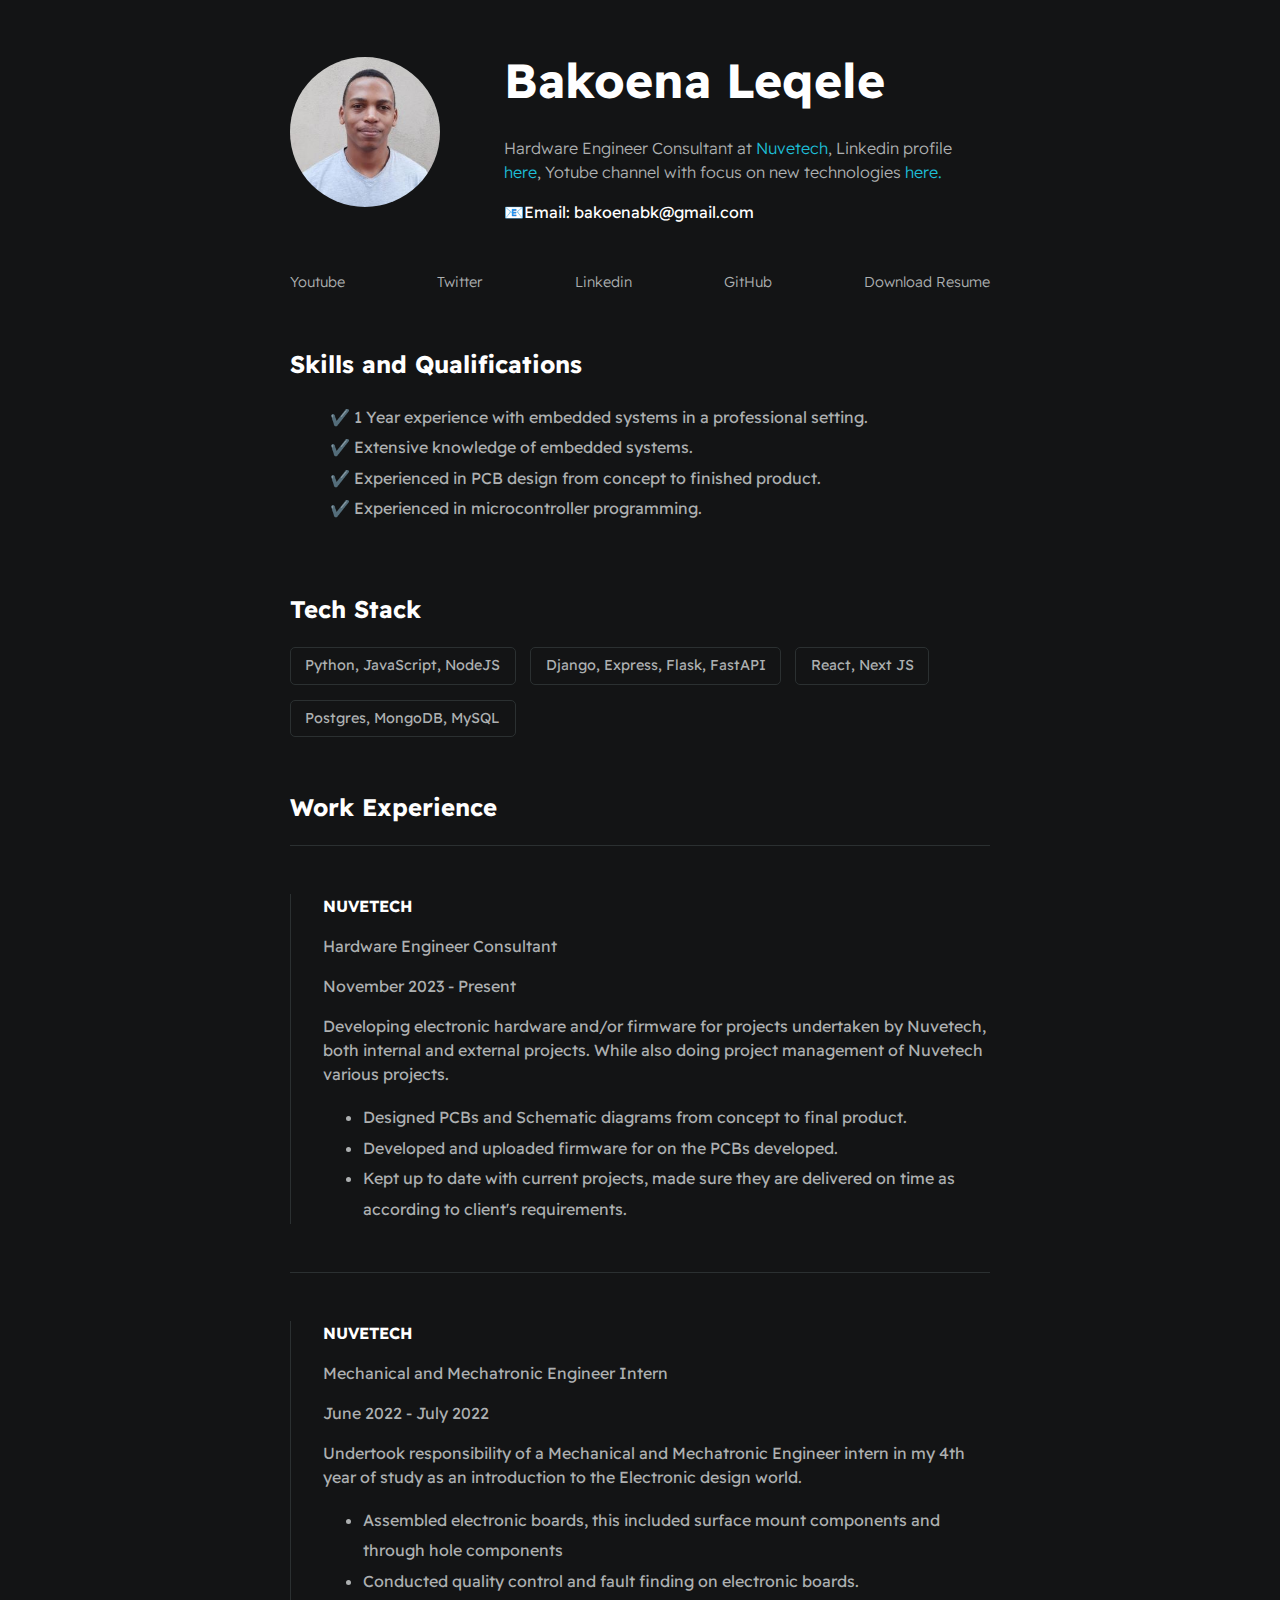
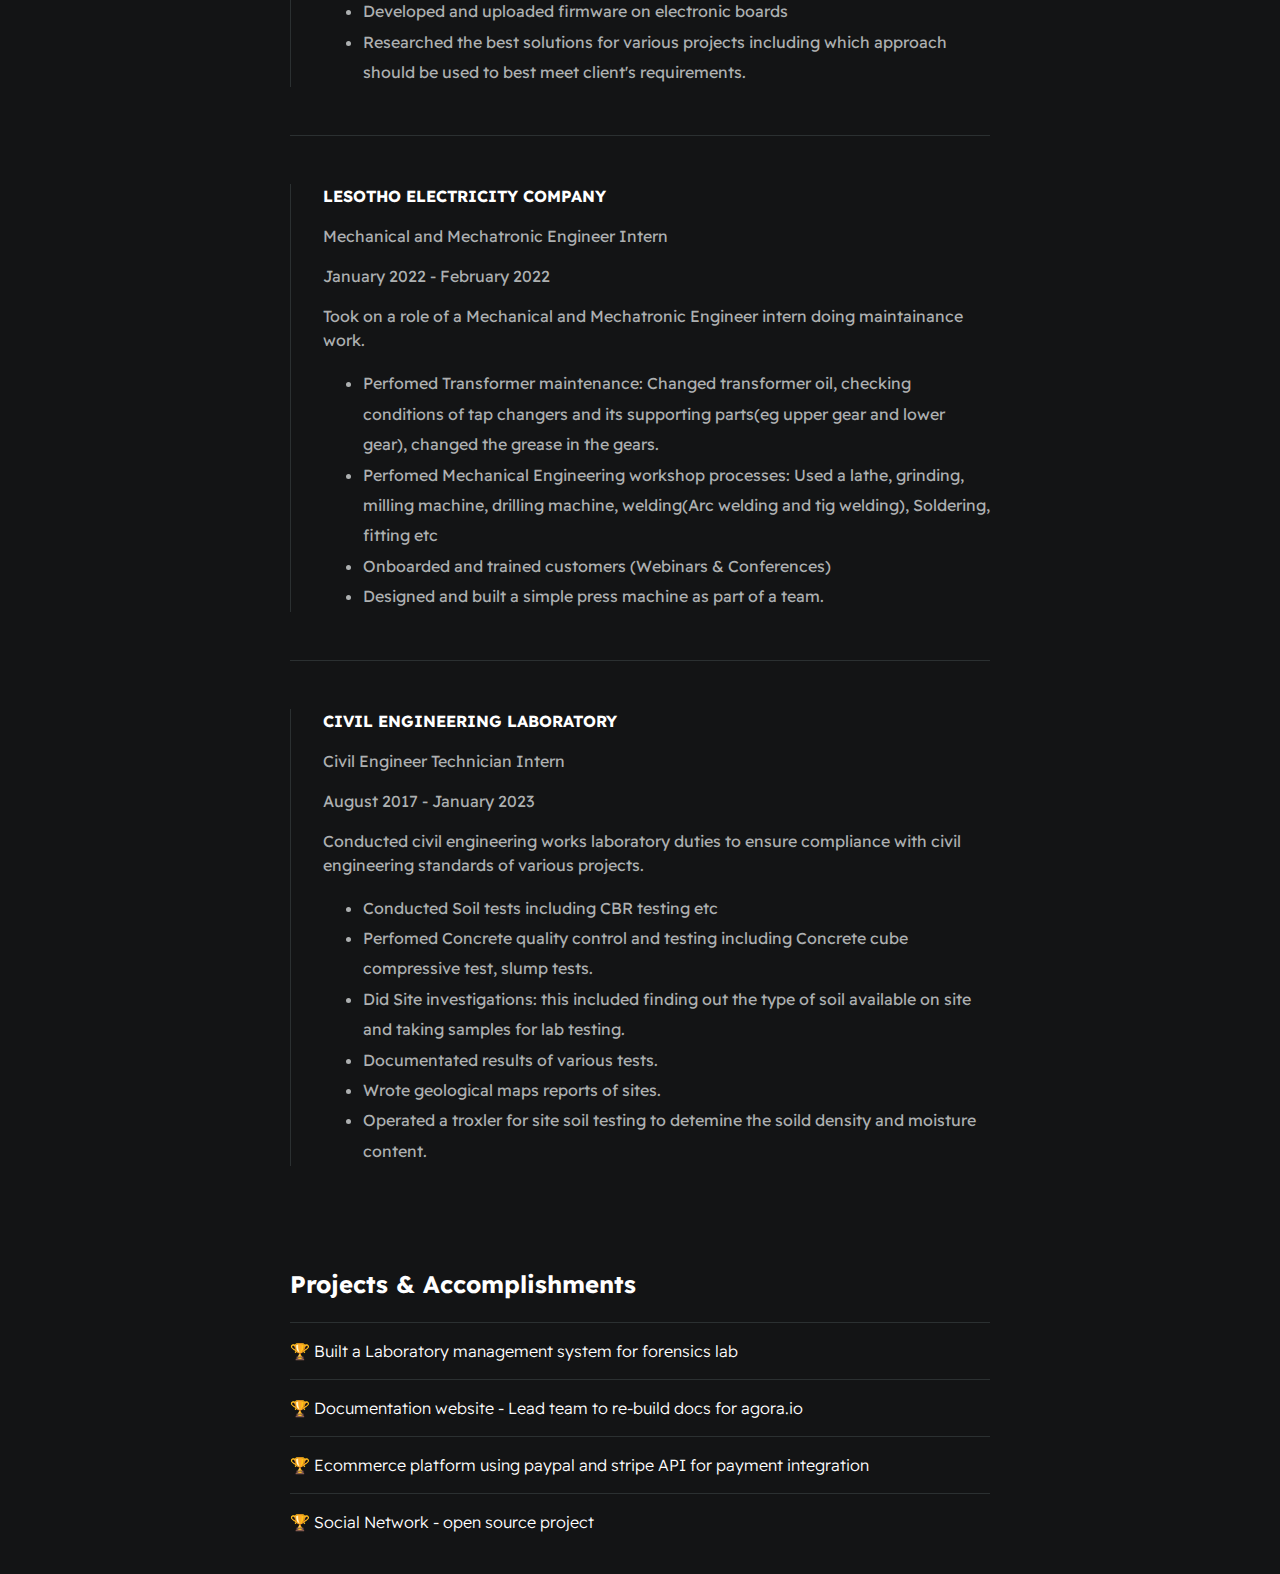
==== index.html @ e8db4648 "Updated work experience in index html" ====
<!DOCTYPE html>
<html>

<head>
    <meta charset='utf-8'>
    <meta http-equiv='X-UA-Compatible' content='IE=edge'>
    <title>Bakoena Leqele</title>
    <meta name='viewport' content='width=device-width, initial-scale=1'>
    <link rel='stylesheet' type='text/css' media='screen' href='./styles/main.css'>
    <script src='main.js'></script>
</head>

<body>
    <div id="container--main">

        <section id="wrapper--hero" class="section--page">
            <img id="profile-pic" src="./assets/images/profile_pic2.jpg" alt="">
            <div>
                <h1 id="username">Bakoena Leqele</h1>
                <p id="bio"> Hardware Engineer Consultant at <a href="https://nuvetech.org/"
                        target="_blank">Nuvetech</a>,
                    Linkedin profile <a href="https://www.udemy.com/user/dennis-ivanov-5/" target="_blank">here</a>,
                    Yotube channel with focus on new technologies <a
                        href="https://www.youtube.com/channel/UCM7aSziPFftB912c3AqvWyA" target="_blank"> here.</a>
                </p>
                <p id="email"> 📧Email: bakoenabk@gmail.com</p>
            </div>
        </section>
        
        <section class="section--page">
            <div id="socials--list">
                <a href="#" target="_blank">Youtube</a>
                <a href="#" target="_blank">Twitter</a>
                <a href="#" target="_blank">Linkedin</a>
                <a href="#" target="_blank">GitHub</a>
                <a href="./assets/resume.pdf" target="_blank">Download Resume</a>
            </div>
        </section>

        <section class="section--page">
            <h2>Skills and Qualifications</h2>
            <ul id="qualifications--list">
                <li>✔️ 1 Year experience with embedded systems in a professional setting.</li>
                <li>✔️ Extensive knowledge of embedded systems.</li>
                <li>✔️ Experienced in PCB design from concept to finished product. </li>
                <li>✔️ Experienced in microcontroller programming.</li>
            </ul>

        </section>

        <section class="section--page">
            <h2>Tech Stack</h2>

            <div id="wrapper--techstack__items">
                <div class="card--techstack"><span>Python, JavaScript, NodeJS</span></div>
                <div class="card--techstack"><span>Django, Express, Flask, FastAPI</span></div>
                <div class="card--techstack"><span>React, Next JS</span></div>
                <div class="card--techstack"><span>Postgres, MongoDB, MySQL</span></div>
                
            </div>
        </section>

        <section id="work-history-wrapper" class="section--page">
            <h2>Work Experience</h2>

            <div class="line-break"></div>

            <!--Nuvetech work history from full time Hardware engineer to consultant-->
            <div class="card--work-history">
                <strong>NUVETECH</strong>
                <p>Hardware Engineer Consultant</p>
                <p>November 2023 - Present</p>
                <p>Developing electronic hardware and/or firmware for projects undertaken by Nuvetech, both internal and external projects. While also doing project management of Nuvetech various projects.</p>
                <ul>
                    <li>Designed PCBs and Schematic diagrams from concept to final product.</li>
                    <li>Developed and uploaded firmware for on the PCBs developed.</li>
                    <li>Kept up to date with current projects, made sure they are delivered on time as according to client's requirements.</li>
                </ul>
            </div>
        
            <div class="line-break"></div>
        
            <!--Nuvetech Internship work experience-->
            <div class="card--work-history">
                <strong>NUVETECH</strong>
                <p>Mechanical and Mechatronic Engineer Intern</p>
                <p>June 2022 - July 2022</p>
                <p>Undertook responsibility of a Mechanical and Mechatronic Engineer intern in my 4th year of study as an introduction to the Electronic design world.</p>
                <ul>
                    <li>Assembled electronic boards, this included surface mount components and through hole components</li>
                    <li>Conducted quality control and fault finding on electronic boards.</li>
                    <li>Developed and uploaded firmware on electronic boards</li>
                    <li>Researched the best solutions for various projects including which approach should be used to best meet client's requirements.</li>
                </ul>
            </div>
        
            <div class="line-break"></div>
            
            <!--Lesotho Electricity Company work experience-->

            <div class="card--work-history">
                <strong>LESOTHO ELECTRICITY COMPANY</strong>
                <p>Mechanical and Mechatronic Engineer Intern</p>
                <p>January 2022 - February 2022</p>
                <p>Took on a role of a Mechanical and Mechatronic Engineer intern doing maintainance work.</p>
                <ul>
                    <li>Perfomed Transformer maintenance: Changed transformer oil, checking conditions of tap changers and its supporting parts(eg upper gear and lower gear), changed the grease in the gears.</li>
                    <li>Perfomed Mechanical Engineering workshop processes: Used a lathe, grinding, milling machine, drilling machine, welding(Arc welding and tig welding), Soldering, fitting etc</li>
                    <li>Onboarded and trained customers (Webinars & Conferences)</li>
                    <li>Designed and built a simple press machine as part of a team.</li>
                </ul>
            </div>
        
            <div class="line-break"></div>
        
            <!--Civil Engineering Lab work experience-->
            <div class="card--work-history">
                <strong>CIVIL ENGINEERING LABORATORY</strong>
                <p>Civil Engineer Technician Intern</p>
                <p>August 2017 - January 2023</p>
                <p>Conducted civil engineering works laboratory duties to ensure compliance with civil engineering standards of various projects.</p>
                <ul>
                    <li>Conducted Soil tests including CBR testing etc</li>
                    <li>Perfomed Concrete quality control and testing including Concrete cube compressive test, slump tests.</li>
                    <li>Did Site investigations: this included finding out the type of soil available on site and taking samples for lab testing.</li>
                    <li>Documentated results of various tests.</li>
                    <li>Wrote geological maps reports of sites.</li>
                    <li>Operated a troxler for site soil testing to detemine the soild density and moisture content.</li>
                </ul>
            </div>
        </section>
        
        <section class="section--page">
            <h2>Projects & Accomplishments</h2>
        
            <div class="card--project">
                <a href="project1.html"><span>🏆 </span>Built a Laboratory management system for forensics lab</a>
            </div>
        
            <div class="card--project">
                <a href="project1.html" ><span>🏆 </span>Documentation website - Lead team to re-build docs for agora.io</a>
            </div>
        
            <div class="card--project">
                <a href="project1.html" ><span>🏆 </span>Ecommerce platform using paypal and stripe API for payment integration</a>
            </div>
        
            <div class="card--project">
                <a href="project1.html"><span>🏆 </span>Social Network - open source project</a>
            </div>
        
        </section>

    </div>

</body>

</html>
---- styles/main.css ----
@import url('https://fonts.googleapis.com/css2?family=Readex+Pro:wght@300;400;500;600;700&display=swap');

:root{

    --mainTextColor-light:#000;
    --secondaryTextColor-light:rgb(51 51 51);
    --mainLinkColor-light:#0da2b8;
    --mainBorderColor-light:rgb(218, 218, 218);
    --mainBgColor-light:rgb(249, 250,251);

    --mainTextColor-dark:#fff;
    --secondaryTextColor-dark:#adb0b1;
    --mainLinkColor-dark:rgb(30, 190,214);
    --mainBorderColor-dark:#2b3031;
    --mainBgColor-dark:#131415;

    --mainTextColor:var(--mainTextColor-dark);
    --secondaryTextColor:var(--secondaryTextColor-dark);
    --mainLinkColor:var(--mainLinkColor-dark);
    --mainBorderColor:var(--mainBorderColor-dark);
    --mainBgColor:var(--mainBgColor-dark);
}


*{
    font-family: 'Readex Pro';
    line-height: 1.5em;
    box-sizing: border-box;
    color: var(--mainTextColor);
}

body{
    background-color: var(--mainBgColor);
}

p, span, li{
    color: var(--secondaryTextColor);
    font-size: 1em;
}

a{
    text-decoration: none;
    color: var(--mainLinkColor);
    font-size: 500;
}


li{
    line-height: 1.9em;

}

#container--main{
    max-width: 700px;
    margin: 0 auto;

}

.section--page{
    padding-top: 1em;
    padding-bottom: 1em;
}

#wrapper--hero{
    display: flex;
    align-items: center;
    gap: 4em;
}

#username{
    font-size:3em;
    line-height: 1em;
}

#bio, a{
    font-weight: 300;
}

#profile-pic{
    border-radius: 50%;
    width: 150px;
    height: 150px;
    object-fit: cover;
}

#email{
    color: var(--mainTextColor);
}

#socials--list{
    display: flex;
    justify-content: space-between;
    column-gap: 1em;
    flex-wrap: wrap;
}


#socials--list a{
    font-size: 0.9em;
    color: var(--secondaryTextColor);
    transition: 0.3s;
}

#socials--list a:hover{
    color: var(--mainLinkColor);

}

#qualifications--list{
    list-style: none;
}


#wrapper--techstack__items{
    display: flex;
    flex-wrap: wrap;
    gap: 1em;
    font-size: 0.9em;
}

.card--techstack{
    border: 1px solid var(--mainBorderColor);
    padding: 0.5em 1em;
    border-radius: 5px;

}


.card--work-history{
    border-left: 1px solid var(--mainBorderColor);
    margin-top: 3em;
    margin-bottom: 3em;
    padding-left: 2em;
}

.line-break{
    background-color: var(--mainBorderColor);
    height: 1px;
}

.card--project{
    padding-top: 1em;
    padding-bottom: 1em;
    border-top: 1px solid var(--mainBorderColor);
}

.card--project a{
    color: var(--mainTextColor);
    transition: 0.3s;
}

.card--project a:hover{
    color: var(--mainLinkColor);
}

@media(max-width:600px) {
    #wrapper--hero{
        flex-direction: column;
        gap: 1em;
    }

    #profile-pic{
        width: 200px;
        height: 200px;
    }
    
    .section--page{
        padding-top: 1em;
        padding-bottom: 1em;
    }

    .card--work-history{
        border-left: none;
        padding-left: 0;
    }
}
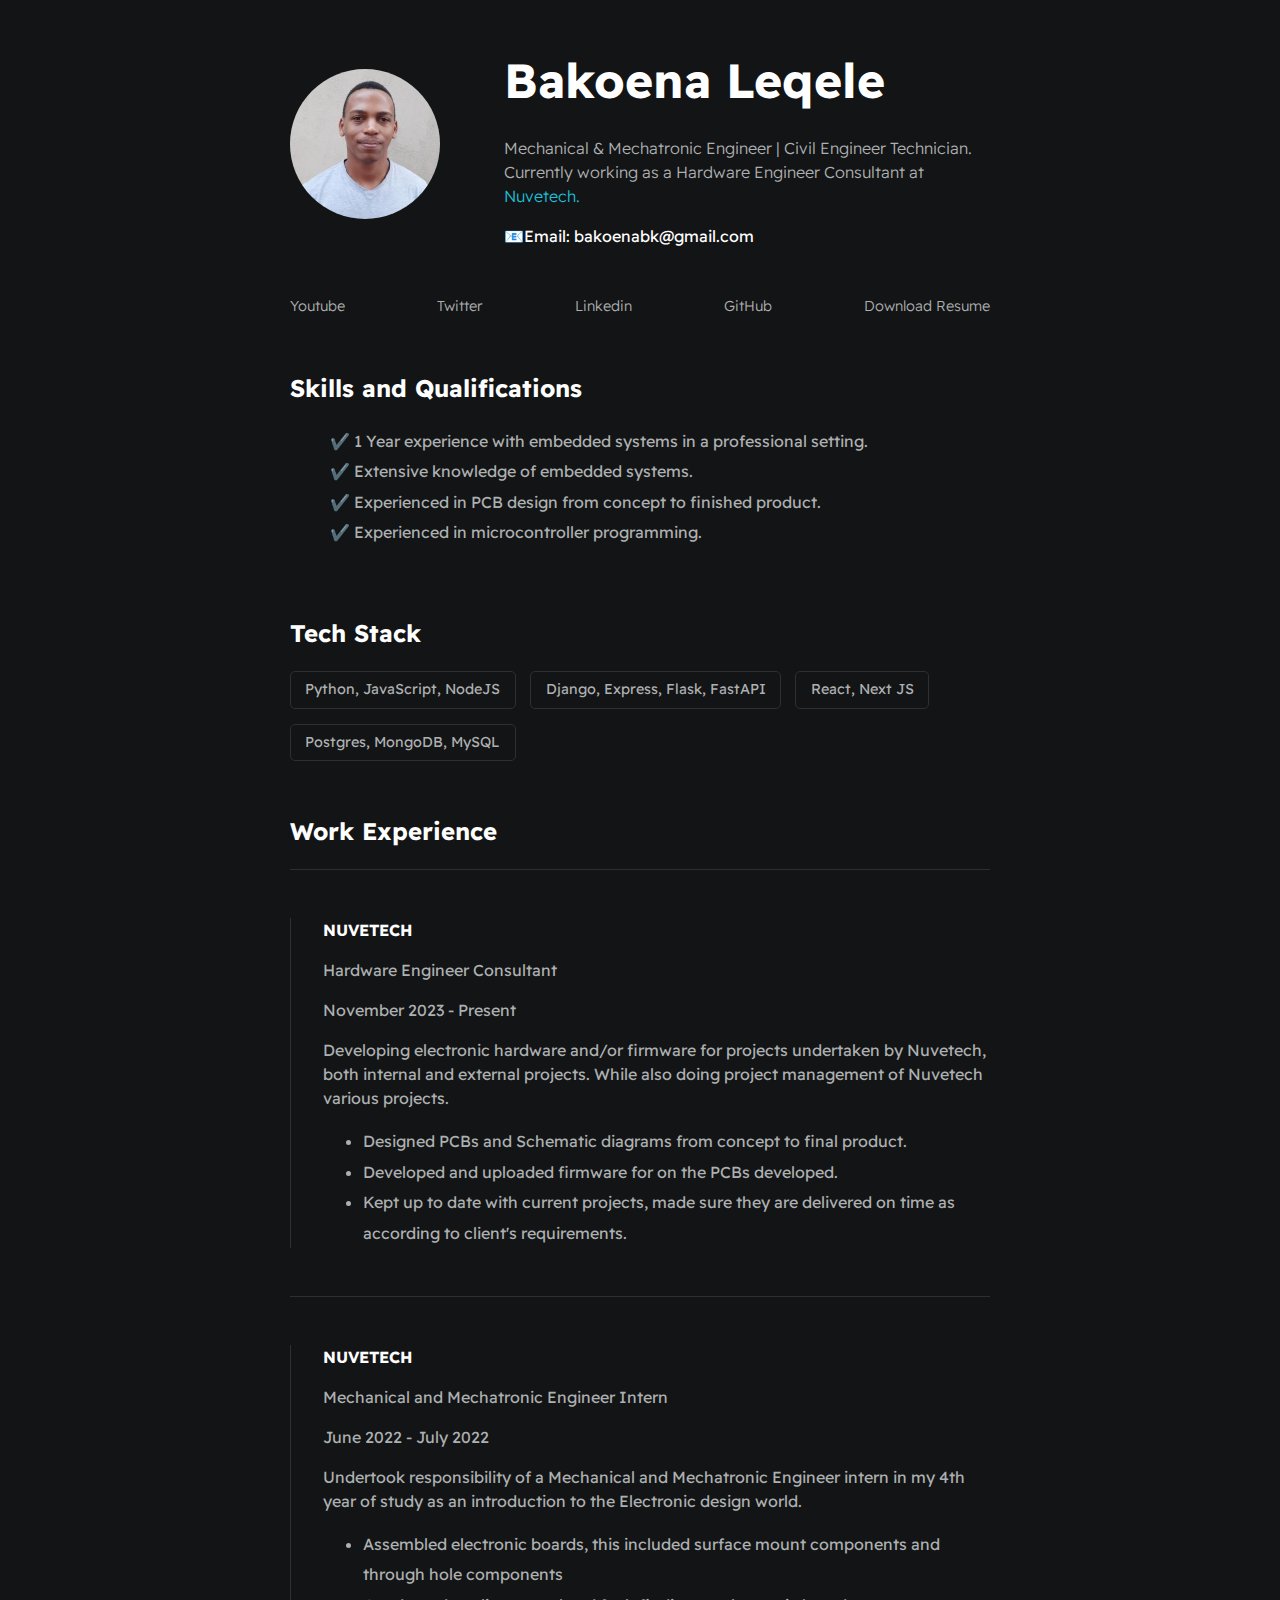
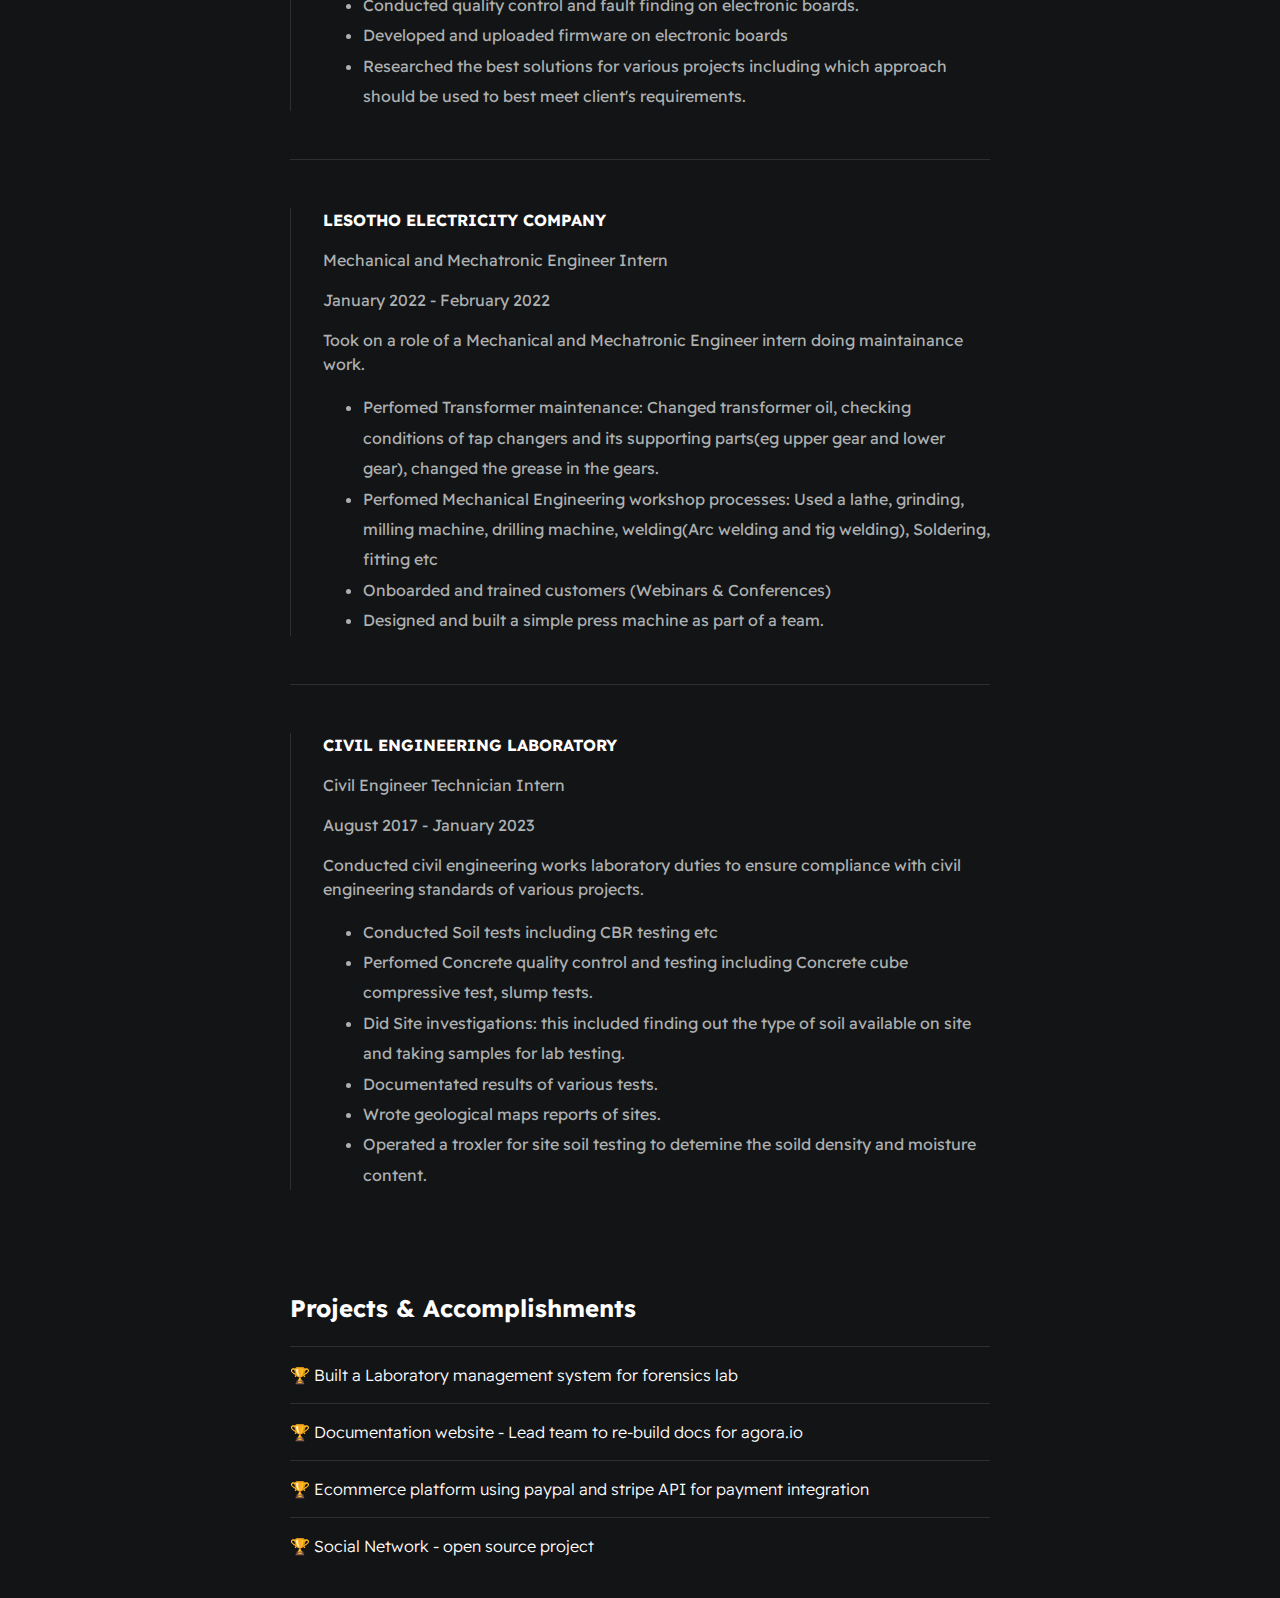
==== commit e7b62df9: "Updated bio and links in index.html" ====
--- a/index.html
+++ b/index.html
@@ -17,11 +17,8 @@
             <img id="profile-pic" src="./assets/images/profile_pic2.jpg" alt="">
             <div>
                 <h1 id="username">Bakoena Leqele</h1>
-                <p id="bio"> Hardware Engineer Consultant at <a href="https://nuvetech.org/"
-                        target="_blank">Nuvetech</a>,
-                    Linkedin profile <a href="https://www.udemy.com/user/dennis-ivanov-5/" target="_blank">here</a>,
-                    Yotube channel with focus on new technologies <a
-                        href="https://www.youtube.com/channel/UCM7aSziPFftB912c3AqvWyA" target="_blank"> here.</a>
+                <p id="bio"> Mechanical & Mechatronic Engineer | Civil Engineer Technician. Currently working as a Hardware Engineer Consultant at <a href="https://nuvetech.org/"
+                        target="_blank">Nuvetech.</a>
                 </p>
                 <p id="email"> 📧Email: bakoenabk@gmail.com</p>
             </div>
@@ -29,10 +26,10 @@
         
         <section class="section--page">
             <div id="socials--list">
-                <a href="#" target="_blank">Youtube</a>
+                <a href="https://www.youtube.com/channel/UCM7aSziPFftB912c3AqvWyA" target="_blank">Youtube</a>
                 <a href="#" target="_blank">Twitter</a>
-                <a href="#" target="_blank">Linkedin</a>
-                <a href="#" target="_blank">GitHub</a>
+                <a href="https://www.linkedin.com/in/bakoena/" target="_blank">Linkedin</a>
+                <a href="https://github.com/Bakoenabk" target="_blank">GitHub</a>
                 <a href="./assets/resume.pdf" target="_blank">Download Resume</a>
             </div>
         </section>
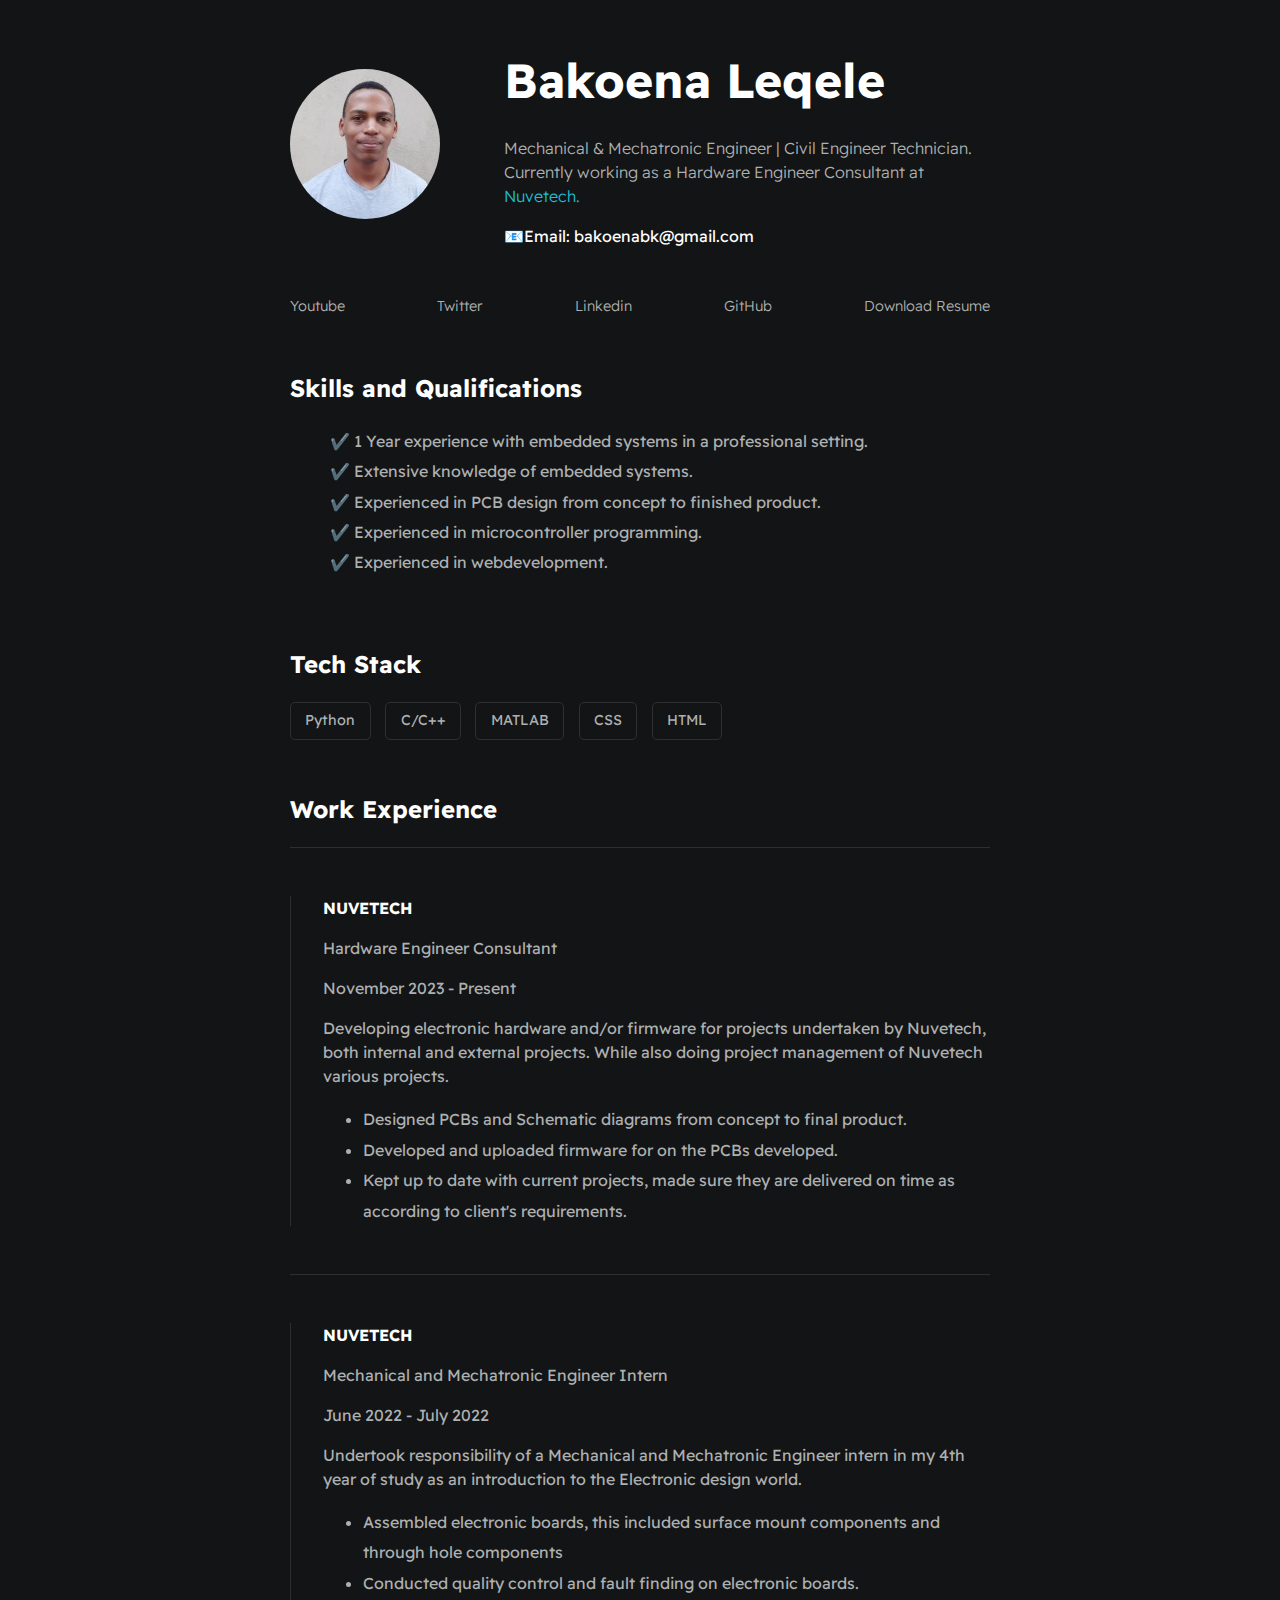
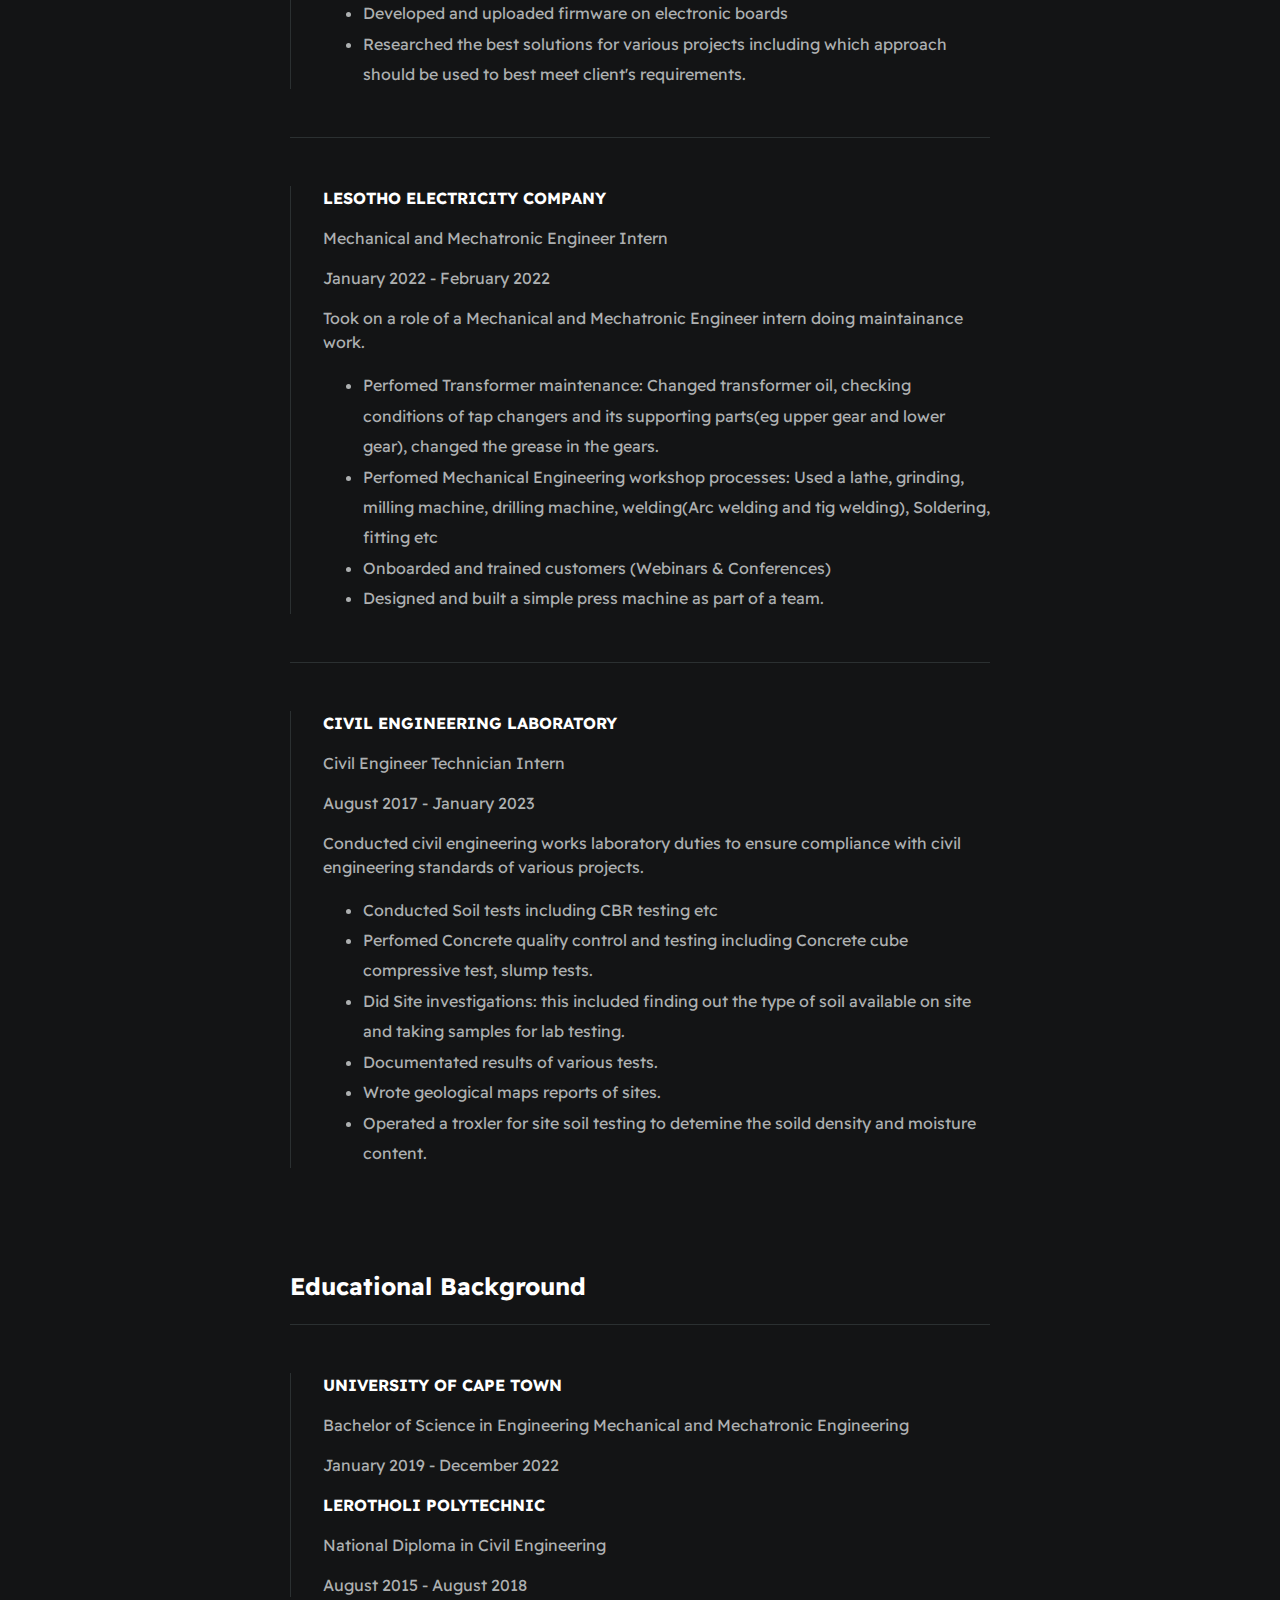
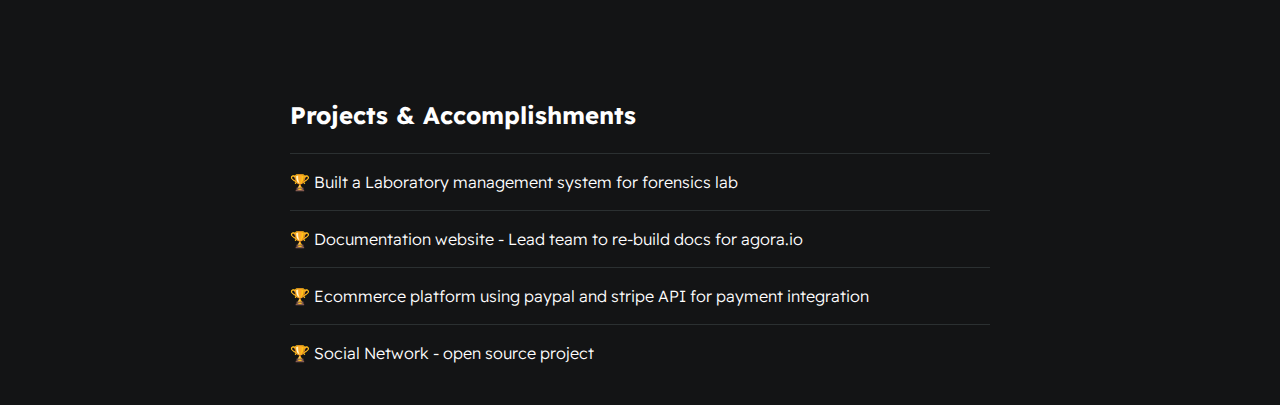
==== commit 1dabc8d8: "updated a few things lol" ====
--- a/index.html
+++ b/index.html
@@ -17,13 +17,13 @@
             <img id="profile-pic" src="./assets/images/profile_pic2.jpg" alt="">
             <div>
                 <h1 id="username">Bakoena Leqele</h1>
-                <p id="bio"> Mechanical & Mechatronic Engineer | Civil Engineer Technician. Currently working as a Hardware Engineer Consultant at <a href="https://nuvetech.org/"
-                        target="_blank">Nuvetech.</a>
+                <p id="bio"> Mechanical & Mechatronic Engineer | Civil Engineer Technician. Currently working as a
+                    Hardware Engineer Consultant at <a href="https://nuvetech.org/" target="_blank">Nuvetech.</a>
                 </p>
                 <p id="email"> 📧Email: bakoenabk@gmail.com</p>
             </div>
         </section>
-        
+
         <section class="section--page">
             <div id="socials--list">
                 <a href="https://www.youtube.com/channel/UCM7aSziPFftB912c3AqvWyA" target="_blank">Youtube</a>
@@ -41,6 +41,7 @@
                 <li>✔️ Extensive knowledge of embedded systems.</li>
                 <li>✔️ Experienced in PCB design from concept to finished product. </li>
                 <li>✔️ Experienced in microcontroller programming.</li>
+                <li>✔️ Experienced in webdevelopment.</li>
             </ul>
 
         </section>
@@ -49,11 +50,12 @@
             <h2>Tech Stack</h2>
 
             <div id="wrapper--techstack__items">
-                <div class="card--techstack"><span>Python, JavaScript, NodeJS</span></div>
-                <div class="card--techstack"><span>Django, Express, Flask, FastAPI</span></div>
-                <div class="card--techstack"><span>React, Next JS</span></div>
-                <div class="card--techstack"><span>Postgres, MongoDB, MySQL</span></div>
-                
+                <div class="card--techstack"><span>Python</span></div>
+                <div class="card--techstack"><span>C/C++</span></div>
+                <div class="card--techstack"><span>MATLAB</span></div>
+                <div class="card--techstack"><span>CSS</span></div>
+                <div class="card--techstack"><span>HTML</span></div>
+
             </div>
         </section>
 
@@ -67,32 +69,37 @@
                 <strong>NUVETECH</strong>
                 <p>Hardware Engineer Consultant</p>
                 <p>November 2023 - Present</p>
-                <p>Developing electronic hardware and/or firmware for projects undertaken by Nuvetech, both internal and external projects. While also doing project management of Nuvetech various projects.</p>
+                <p>Developing electronic hardware and/or firmware for projects undertaken by Nuvetech, both internal and
+                    external projects. While also doing project management of Nuvetech various projects.</p>
                 <ul>
                     <li>Designed PCBs and Schematic diagrams from concept to final product.</li>
                     <li>Developed and uploaded firmware for on the PCBs developed.</li>
-                    <li>Kept up to date with current projects, made sure they are delivered on time as according to client's requirements.</li>
+                    <li>Kept up to date with current projects, made sure they are delivered on time as according to
+                        client's requirements.</li>
                 </ul>
             </div>
-        
+
             <div class="line-break"></div>
-        
+
             <!--Nuvetech Internship work experience-->
             <div class="card--work-history">
                 <strong>NUVETECH</strong>
                 <p>Mechanical and Mechatronic Engineer Intern</p>
                 <p>June 2022 - July 2022</p>
-                <p>Undertook responsibility of a Mechanical and Mechatronic Engineer intern in my 4th year of study as an introduction to the Electronic design world.</p>
+                <p>Undertook responsibility of a Mechanical and Mechatronic Engineer intern in my 4th year of study as
+                    an introduction to the Electronic design world.</p>
                 <ul>
-                    <li>Assembled electronic boards, this included surface mount components and through hole components</li>
+                    <li>Assembled electronic boards, this included surface mount components and through hole components
+                    </li>
                     <li>Conducted quality control and fault finding on electronic boards.</li>
                     <li>Developed and uploaded firmware on electronic boards</li>
-                    <li>Researched the best solutions for various projects including which approach should be used to best meet client's requirements.</li>
+                    <li>Researched the best solutions for various projects including which approach should be used to
+                        best meet client's requirements.</li>
                 </ul>
             </div>
-        
+
             <div class="line-break"></div>
-            
+
             <!--Lesotho Electricity Company work experience-->
 
             <div class="card--work-history">
@@ -101,51 +108,75 @@
                 <p>January 2022 - February 2022</p>
                 <p>Took on a role of a Mechanical and Mechatronic Engineer intern doing maintainance work.</p>
                 <ul>
-                    <li>Perfomed Transformer maintenance: Changed transformer oil, checking conditions of tap changers and its supporting parts(eg upper gear and lower gear), changed the grease in the gears.</li>
-                    <li>Perfomed Mechanical Engineering workshop processes: Used a lathe, grinding, milling machine, drilling machine, welding(Arc welding and tig welding), Soldering, fitting etc</li>
+                    <li>Perfomed Transformer maintenance: Changed transformer oil, checking conditions of tap changers
+                        and its supporting parts(eg upper gear and lower gear), changed the grease in the gears.</li>
+                    <li>Perfomed Mechanical Engineering workshop processes: Used a lathe, grinding, milling machine,
+                        drilling machine, welding(Arc welding and tig welding), Soldering, fitting etc</li>
                     <li>Onboarded and trained customers (Webinars & Conferences)</li>
                     <li>Designed and built a simple press machine as part of a team.</li>
                 </ul>
             </div>
-        
+
             <div class="line-break"></div>
-        
+
             <!--Civil Engineering Lab work experience-->
             <div class="card--work-history">
                 <strong>CIVIL ENGINEERING LABORATORY</strong>
                 <p>Civil Engineer Technician Intern</p>
                 <p>August 2017 - January 2023</p>
-                <p>Conducted civil engineering works laboratory duties to ensure compliance with civil engineering standards of various projects.</p>
+                <p>Conducted civil engineering works laboratory duties to ensure compliance with civil engineering
+                    standards of various projects.</p>
                 <ul>
                     <li>Conducted Soil tests including CBR testing etc</li>
-                    <li>Perfomed Concrete quality control and testing including Concrete cube compressive test, slump tests.</li>
-                    <li>Did Site investigations: this included finding out the type of soil available on site and taking samples for lab testing.</li>
+                    <li>Perfomed Concrete quality control and testing including Concrete cube compressive test, slump
+                        tests.</li>
+                    <li>Did Site investigations: this included finding out the type of soil available on site and taking
+                        samples for lab testing.</li>
                     <li>Documentated results of various tests.</li>
                     <li>Wrote geological maps reports of sites.</li>
-                    <li>Operated a troxler for site soil testing to detemine the soild density and moisture content.</li>
+                    <li>Operated a troxler for site soil testing to detemine the soild density and moisture content.
+                    </li>
                 </ul>
             </div>
         </section>
-        
+
+        <section class="section--page">
+            <h2>Educational Background</h2>
+
+            <div class="line-break"></div>
+
+            <div class="card--work-history">
+                <strong>UNIVERSITY OF CAPE TOWN</strong>
+                <p>Bachelor of Science in Engineering Mechanical and Mechatronic Engineering</p>
+                <p>January 2019 - December 2022</p>
+                
+                <strong>LEROTHOLI POLYTECHNIC</strong>
+                <p>National Diploma in Civil Engineering</p>
+                <p>August 2015 - August 2018</p>
+            </div>
+        </section>
+
         <section class="section--page">
             <h2>Projects & Accomplishments</h2>
-        
+
             <div class="card--project">
                 <a href="project1.html"><span>🏆 </span>Built a Laboratory management system for forensics lab</a>
             </div>
-        
+
             <div class="card--project">
-                <a href="project1.html" ><span>🏆 </span>Documentation website - Lead team to re-build docs for agora.io</a>
+                <a href="project1.html"><span>🏆 </span>Documentation website - Lead team to re-build docs for
+                    agora.io</a>
             </div>
-        
+
             <div class="card--project">
-                <a href="project1.html" ><span>🏆 </span>Ecommerce platform using paypal and stripe API for payment integration</a>
+                <a href="project1.html"><span>🏆 </span>Ecommerce platform using paypal and stripe API for payment
+                    integration</a>
             </div>
-        
+
             <div class="card--project">
                 <a href="project1.html"><span>🏆 </span>Social Network - open source project</a>
             </div>
-        
+
         </section>
 
     </div>
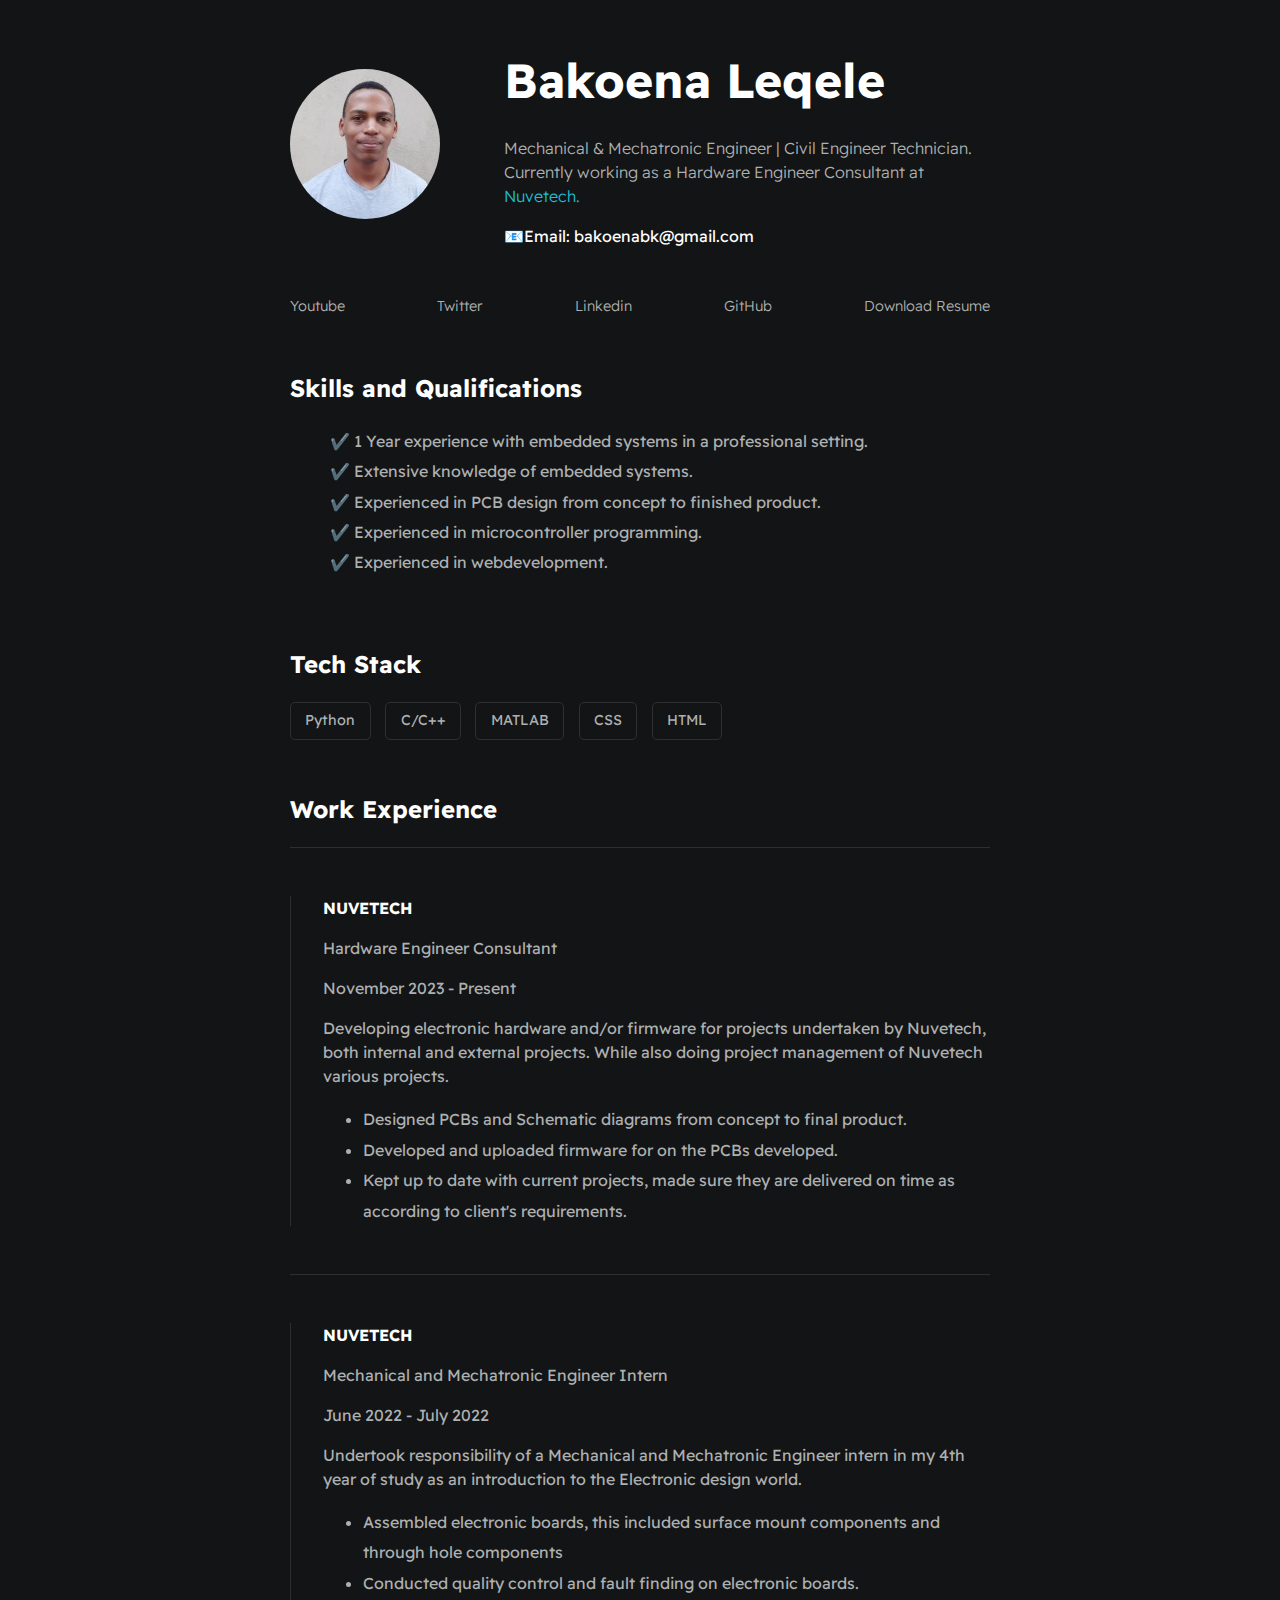
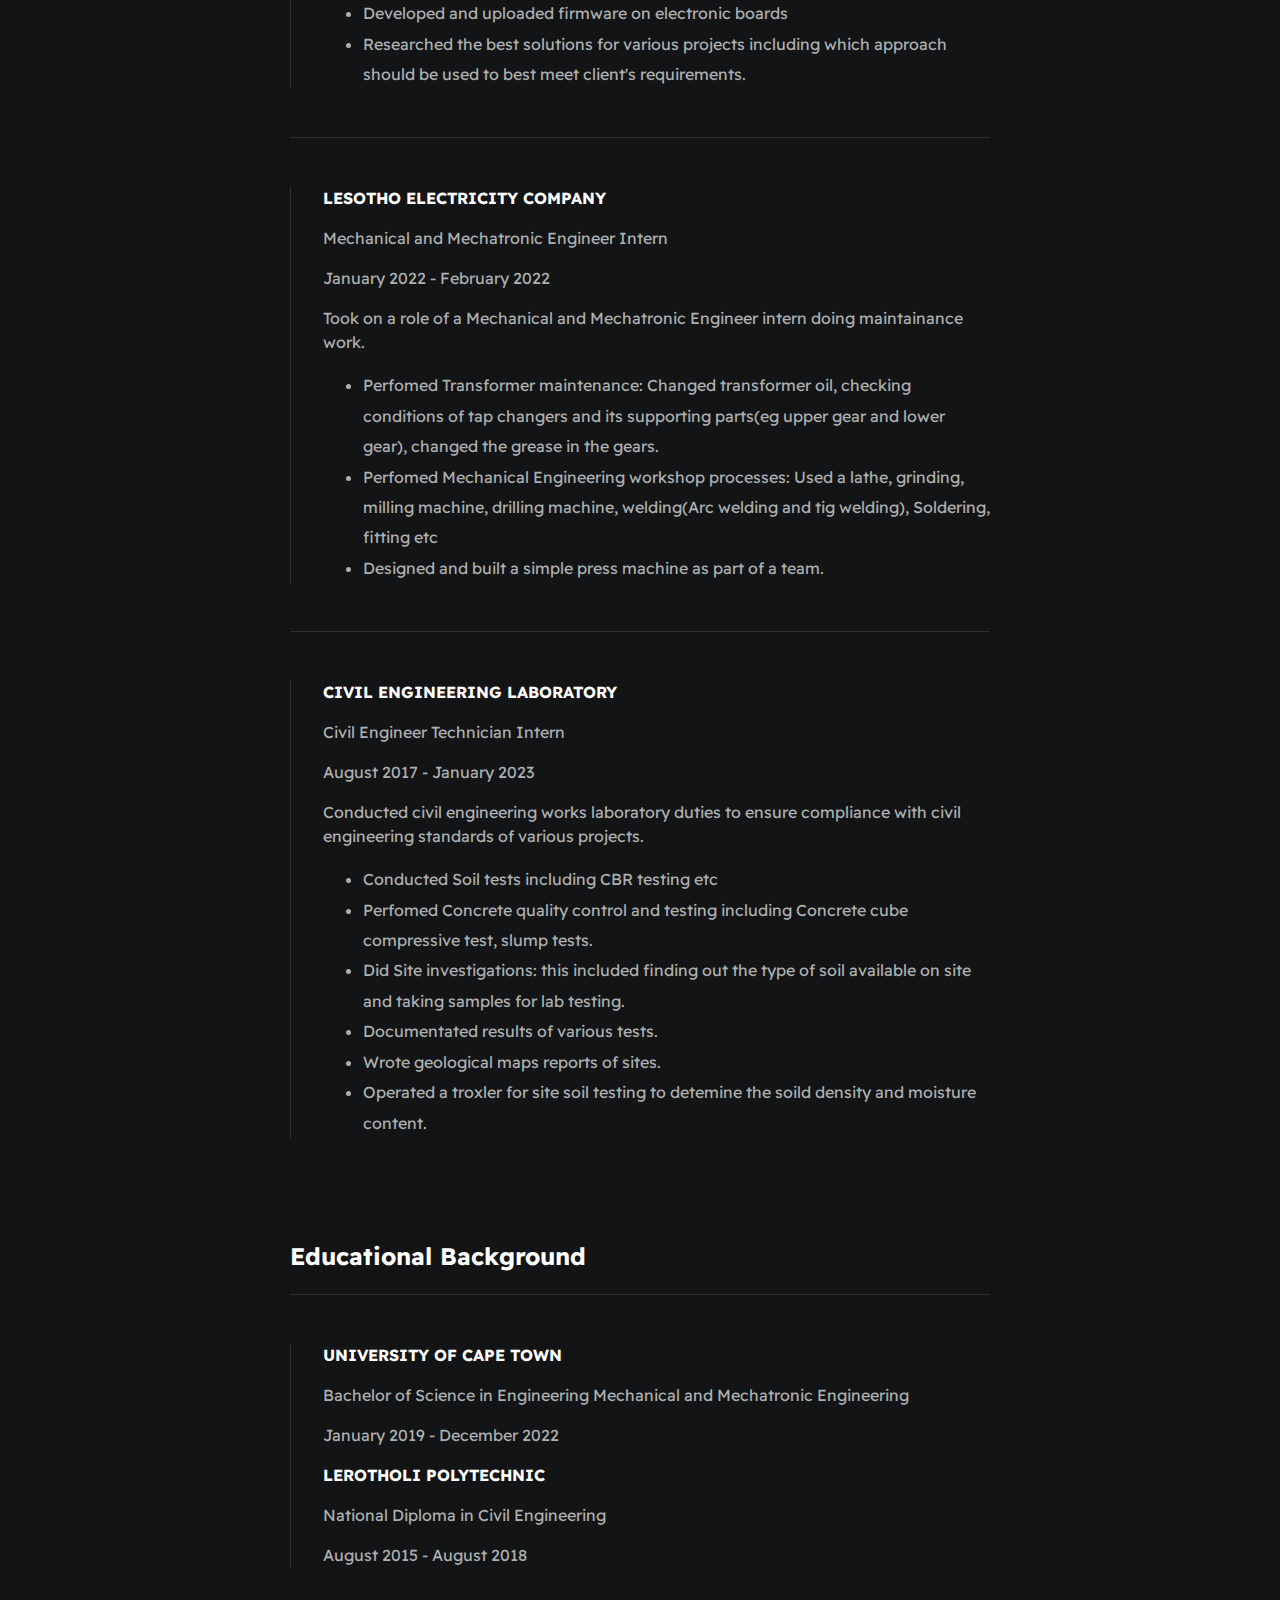
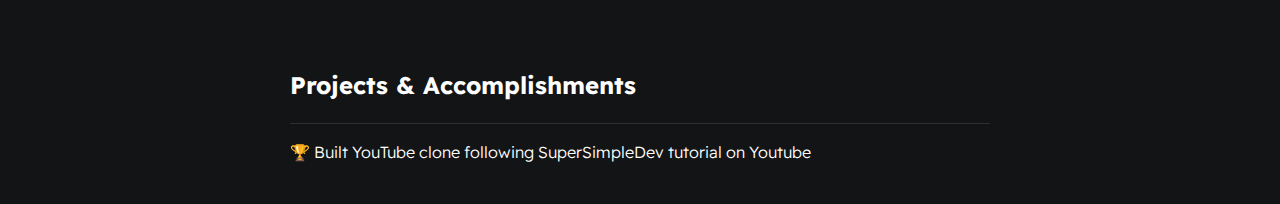
==== commit 5c4e5880: "added youtube clone project" ====
--- a/index.html
+++ b/index.html
@@ -112,7 +112,6 @@
                         and its supporting parts(eg upper gear and lower gear), changed the grease in the gears.</li>
                     <li>Perfomed Mechanical Engineering workshop processes: Used a lathe, grinding, milling machine,
                         drilling machine, welding(Arc welding and tig welding), Soldering, fitting etc</li>
-                    <li>Onboarded and trained customers (Webinars & Conferences)</li>
                     <li>Designed and built a simple press machine as part of a team.</li>
                 </ul>
             </div>
@@ -160,6 +159,10 @@
             <h2>Projects & Accomplishments</h2>
 
             <div class="card--project">
+                <a href="youtube-clone/youtube.html"><span>🏆 </span>Built YouTube clone following SuperSimpleDev tutorial on Youtube</a>
+            </div>
+        <!--
+            <div class="card--project">
                 <a href="project1.html"><span>🏆 </span>Built a Laboratory management system for forensics lab</a>
             </div>
 
@@ -176,6 +179,7 @@
             <div class="card--project">
                 <a href="project1.html"><span>🏆 </span>Social Network - open source project</a>
             </div>
+        -->
 
         </section>
 
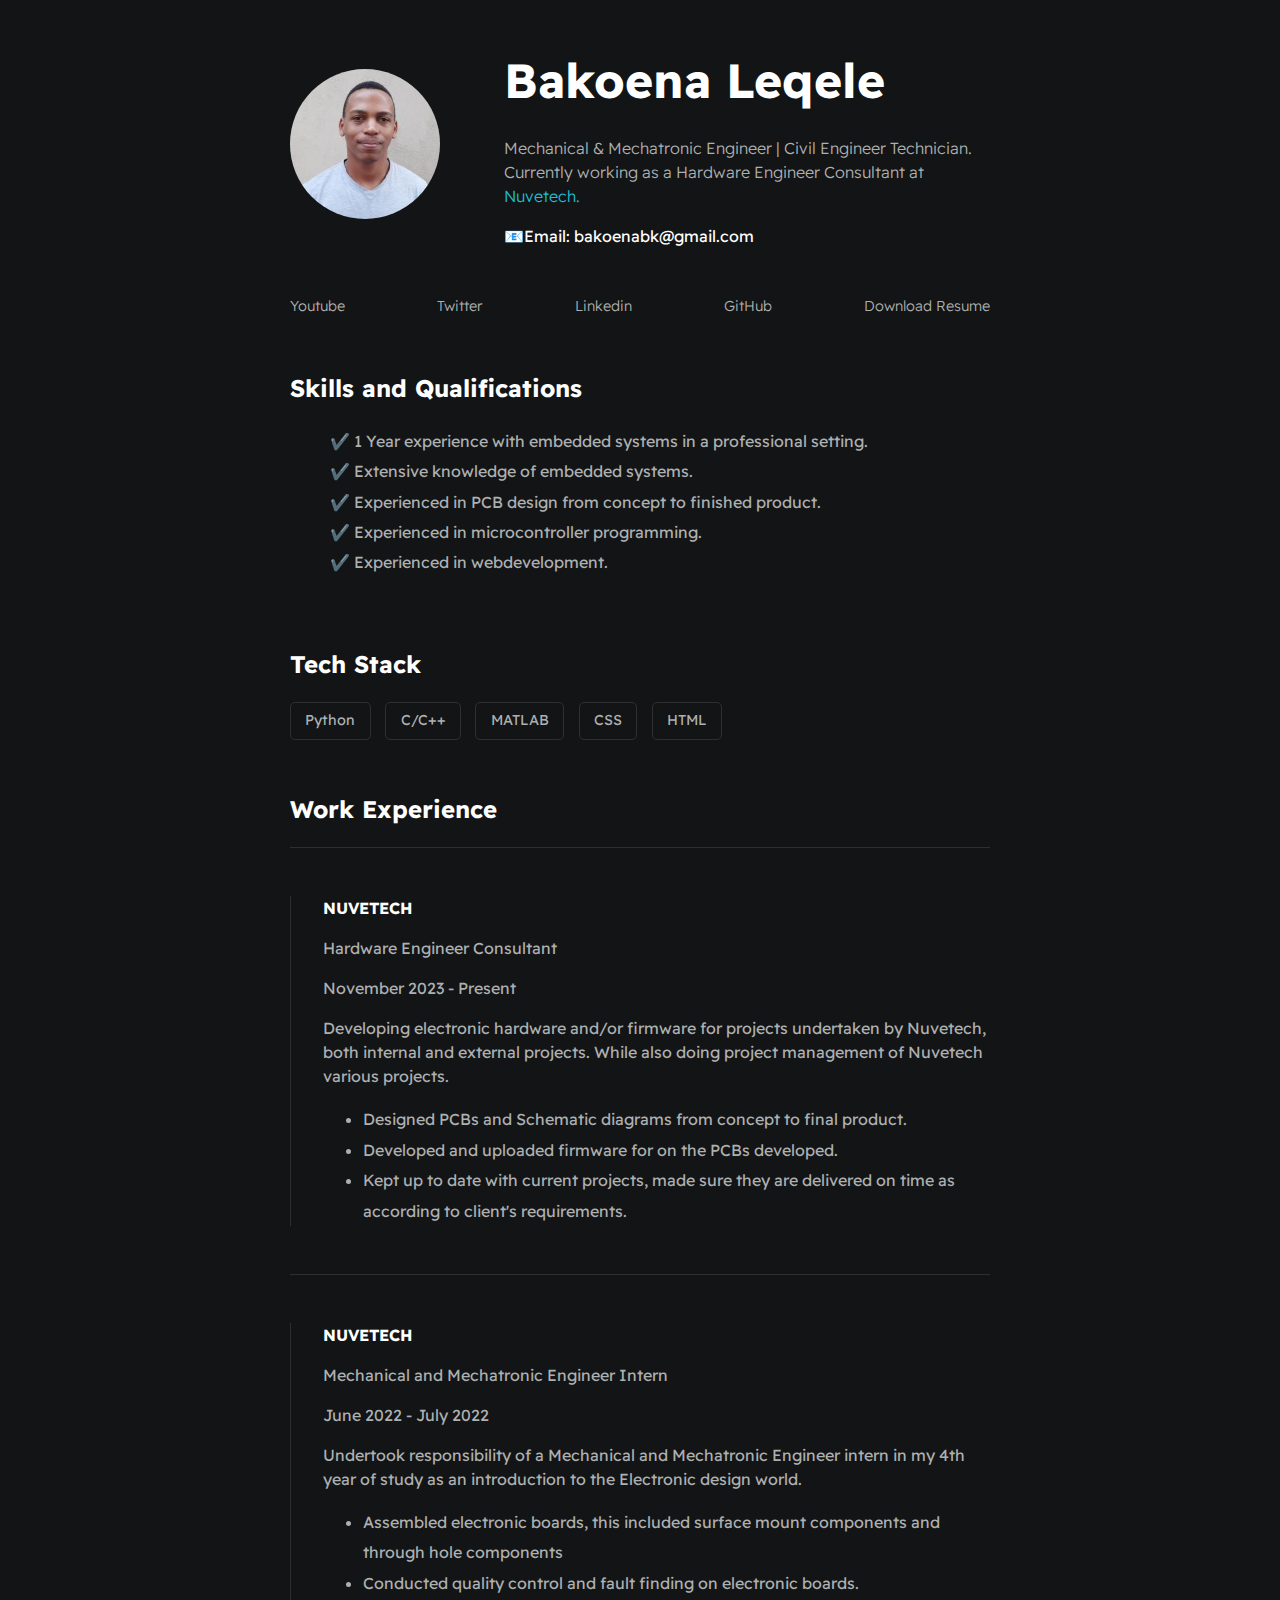
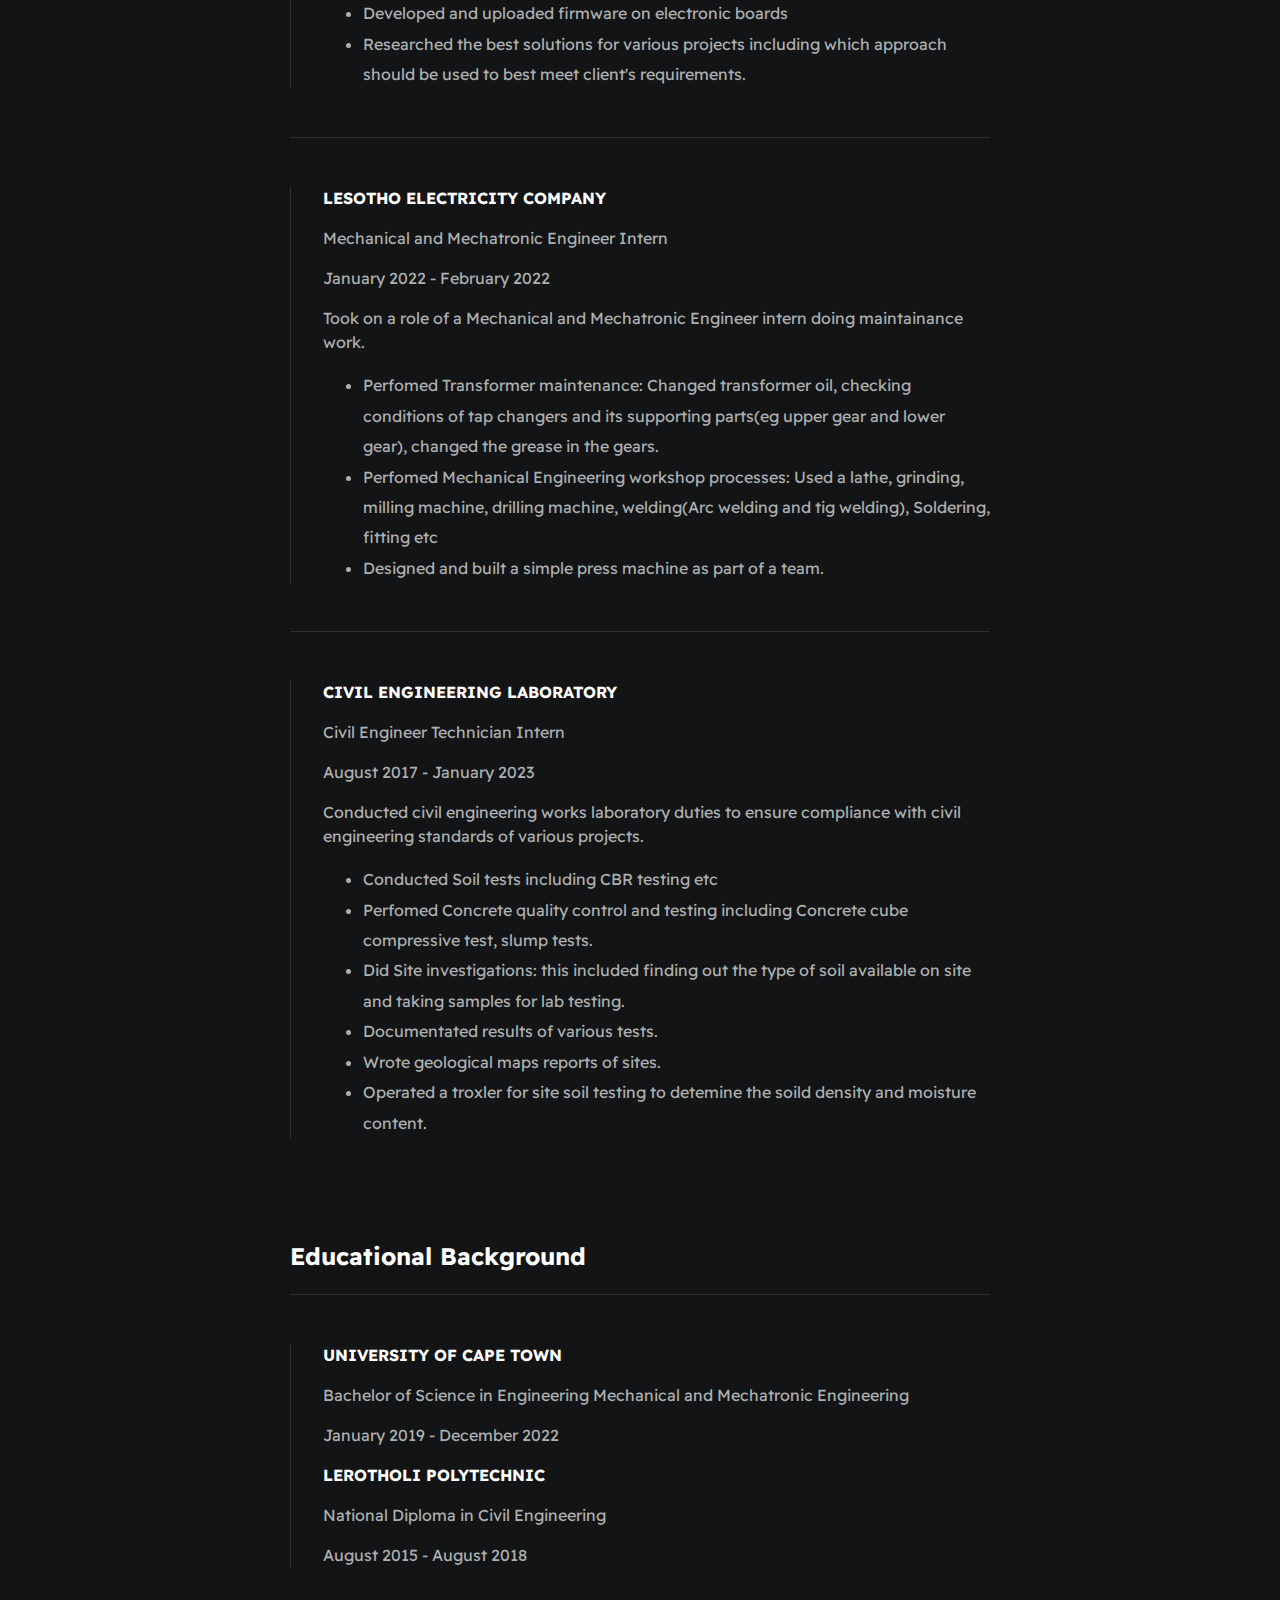
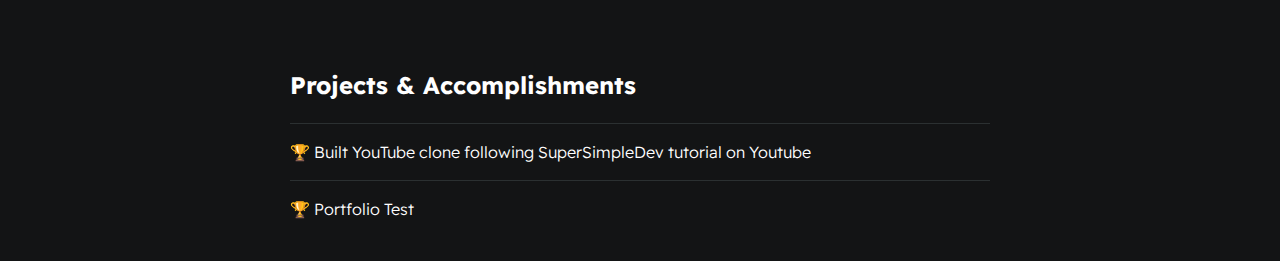
==== commit 79b84a77: "testing hover effect" ====
--- a/index.html
+++ b/index.html
@@ -30,7 +30,7 @@
                 <a href="#" target="_blank">Twitter</a>
                 <a href="https://www.linkedin.com/in/bakoena/" target="_blank">Linkedin</a>
                 <a href="https://github.com/Bakoenabk" target="_blank">GitHub</a>
-                <a href="./assets/resume.pdf" target="_blank">Download Resume</a>
+                <a href="./assets/Bakoena_Leqele_CV.pdf" target="_blank">Download Resume</a>
             </div>
         </section>
 
@@ -161,6 +161,10 @@
             <div class="card--project">
                 <a href="youtube-clone/youtube.html"><span>🏆 </span>Built YouTube clone following SuperSimpleDev tutorial on Youtube</a>
             </div>
+
+            <div class="card--project">
+                <a href="portfolio-website/index.html"><span>🏆 </span>Portfolio Test</a>
+            </div>
         <!--
             <div class="card--project">
                 <a href="project1.html"><span>🏆 </span>Built a Laboratory management system for forensics lab</a>
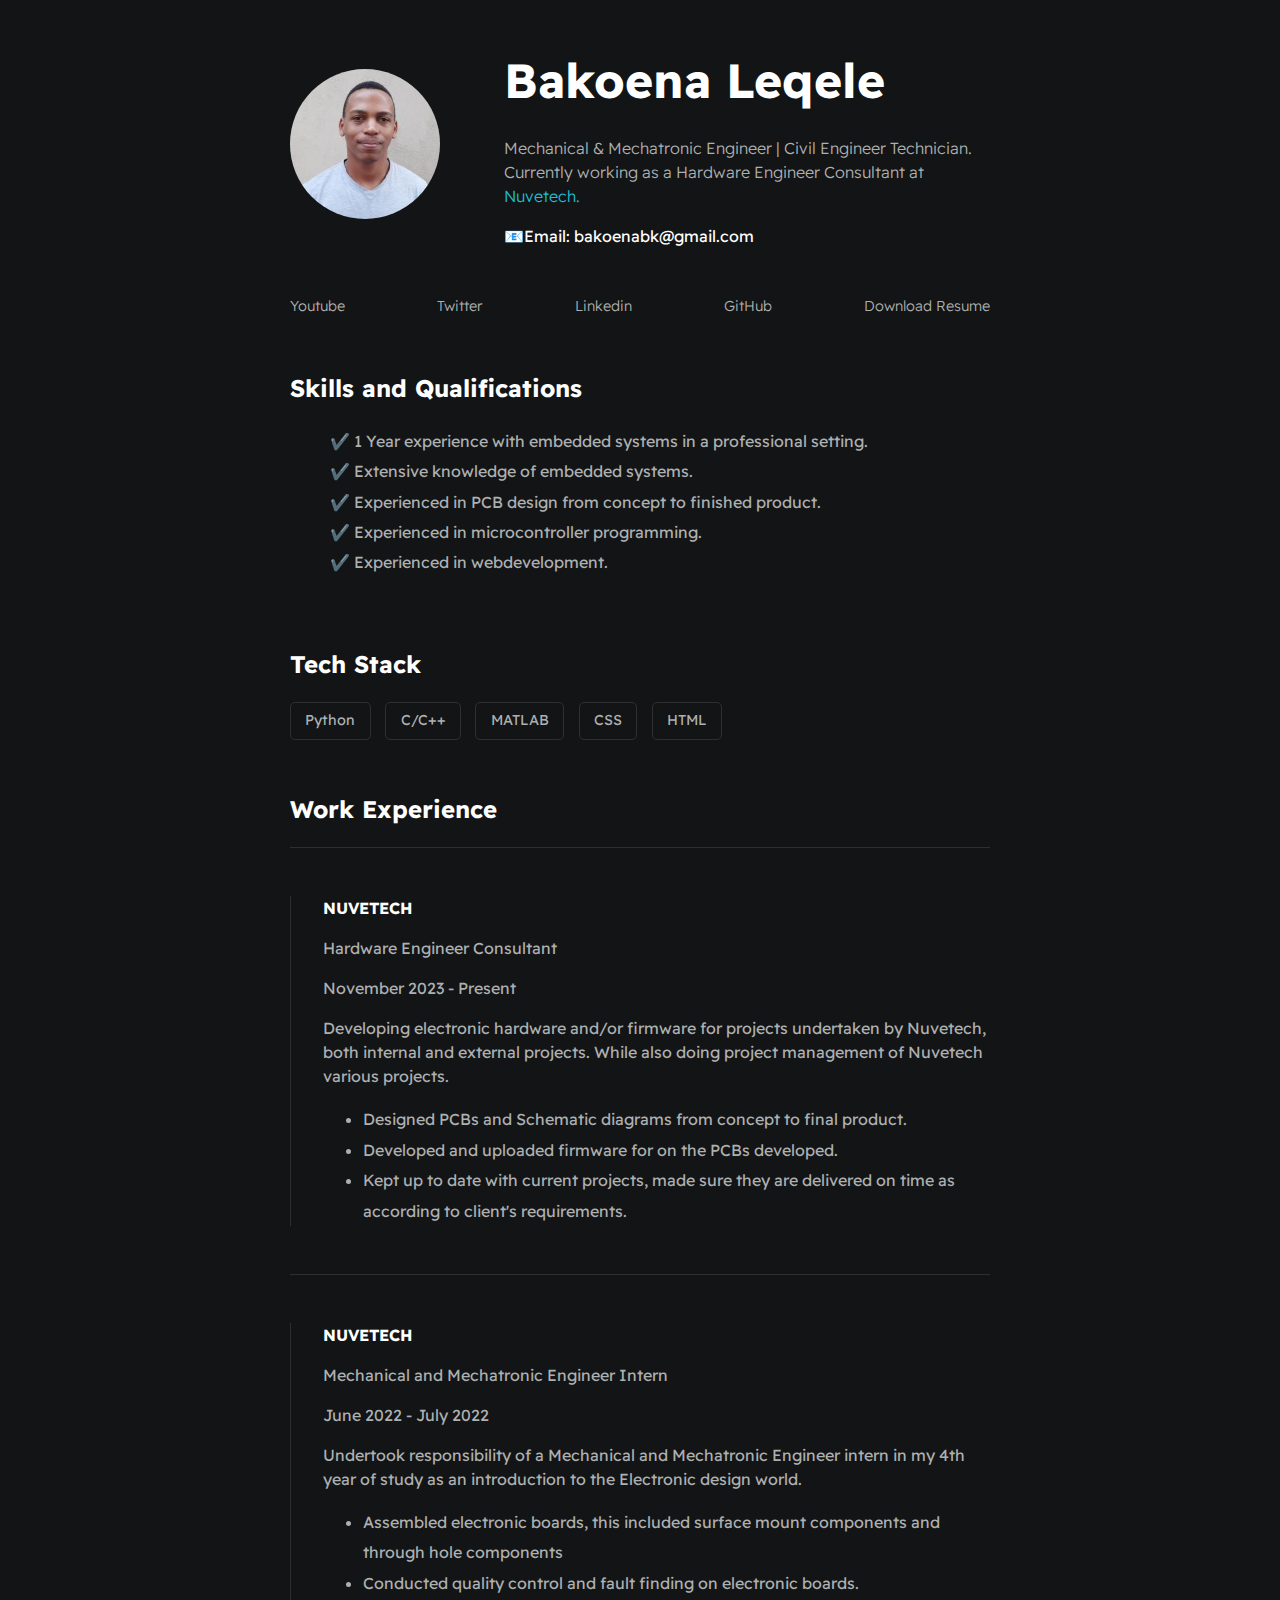
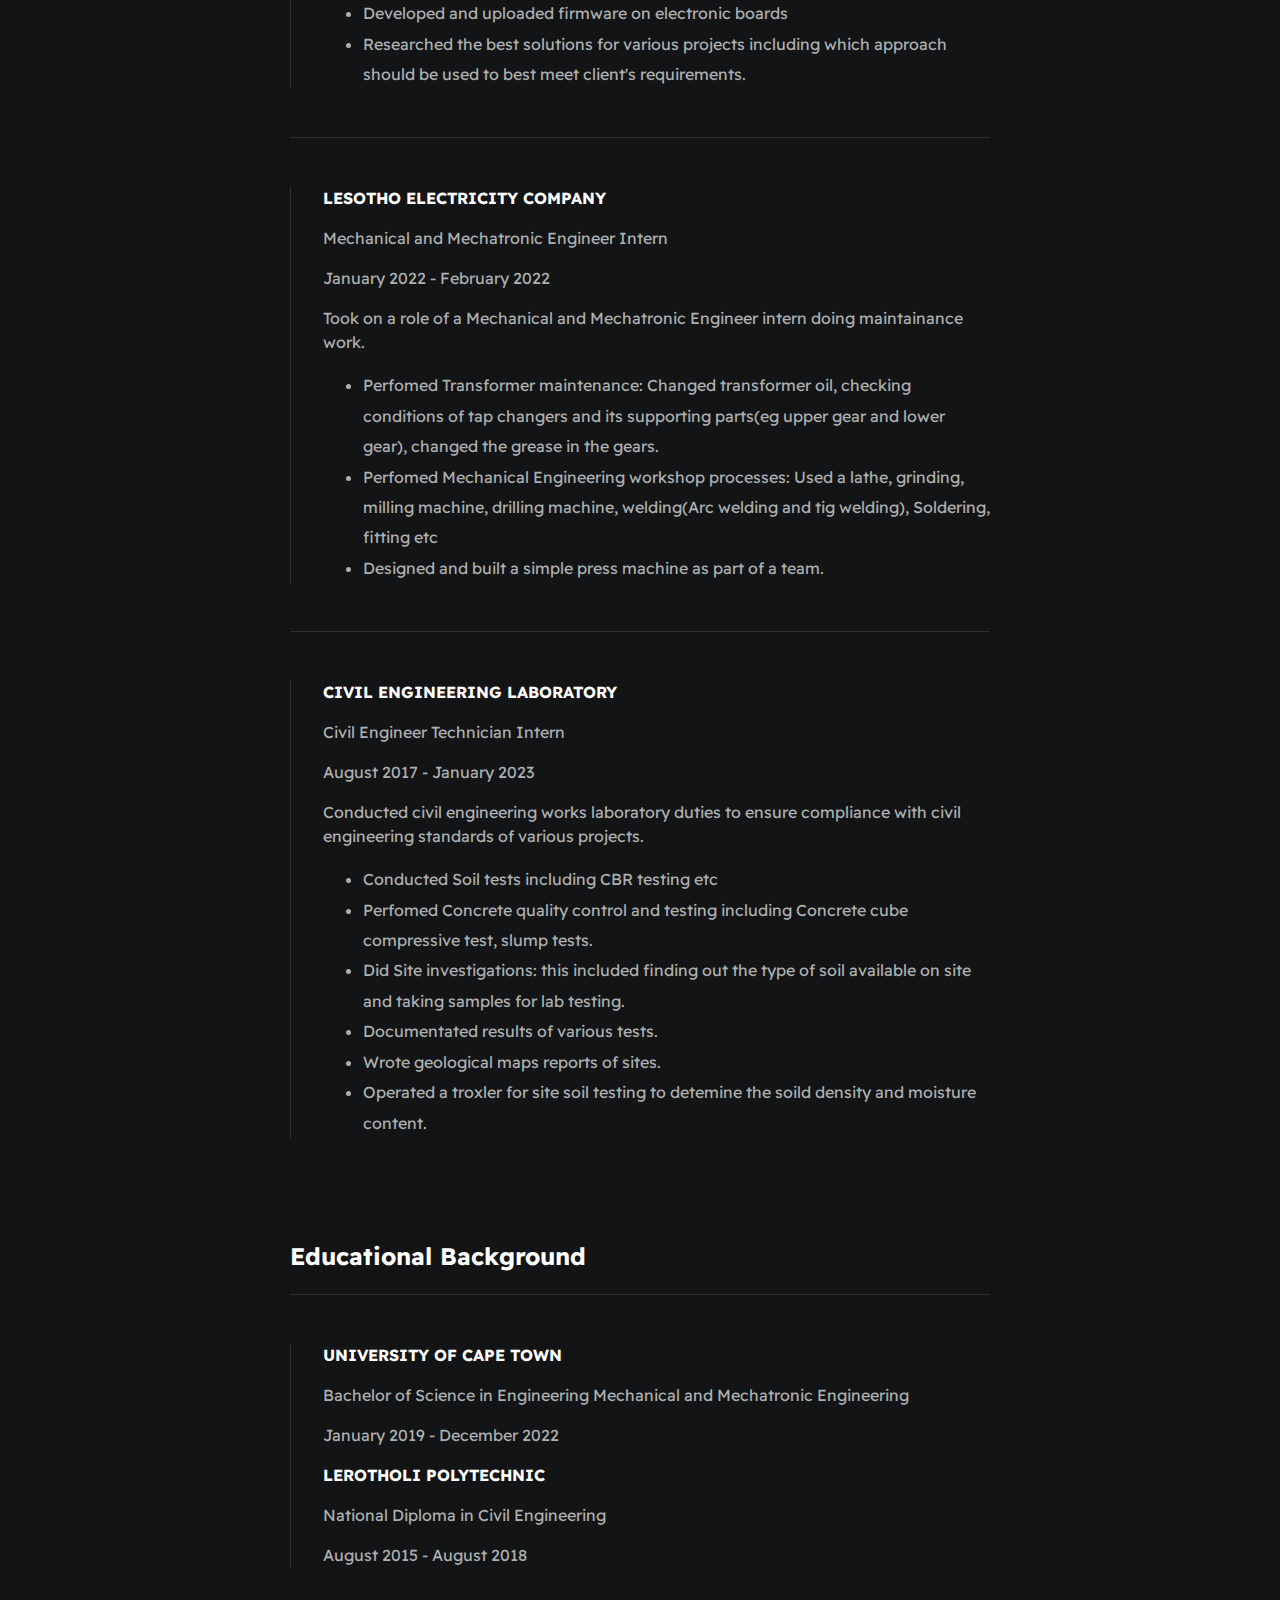
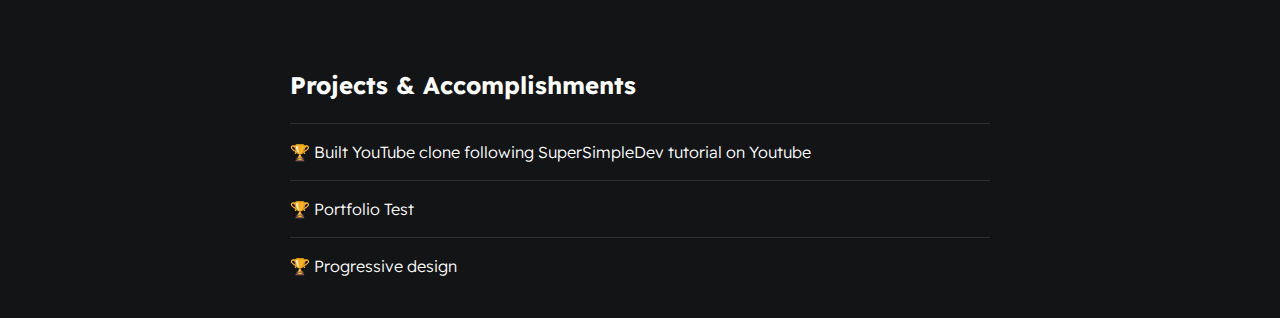
==== commit baa7280f: "Testing Progressive Design site" ====
--- a/index.html
+++ b/index.html
@@ -165,6 +165,11 @@
             <div class="card--project">
                 <a href="portfolio-website/index.html"><span>🏆 </span>Portfolio Test</a>
             </div>
+
+            
+            <div class="card--project">
+                <a href="Progressive_Design_Studio_3/Home.html"><span>🏆 </span>Progressive design</a>
+            </div>
         <!--
             <div class="card--project">
                 <a href="project1.html"><span>🏆 </span>Built a Laboratory management system for forensics lab</a>
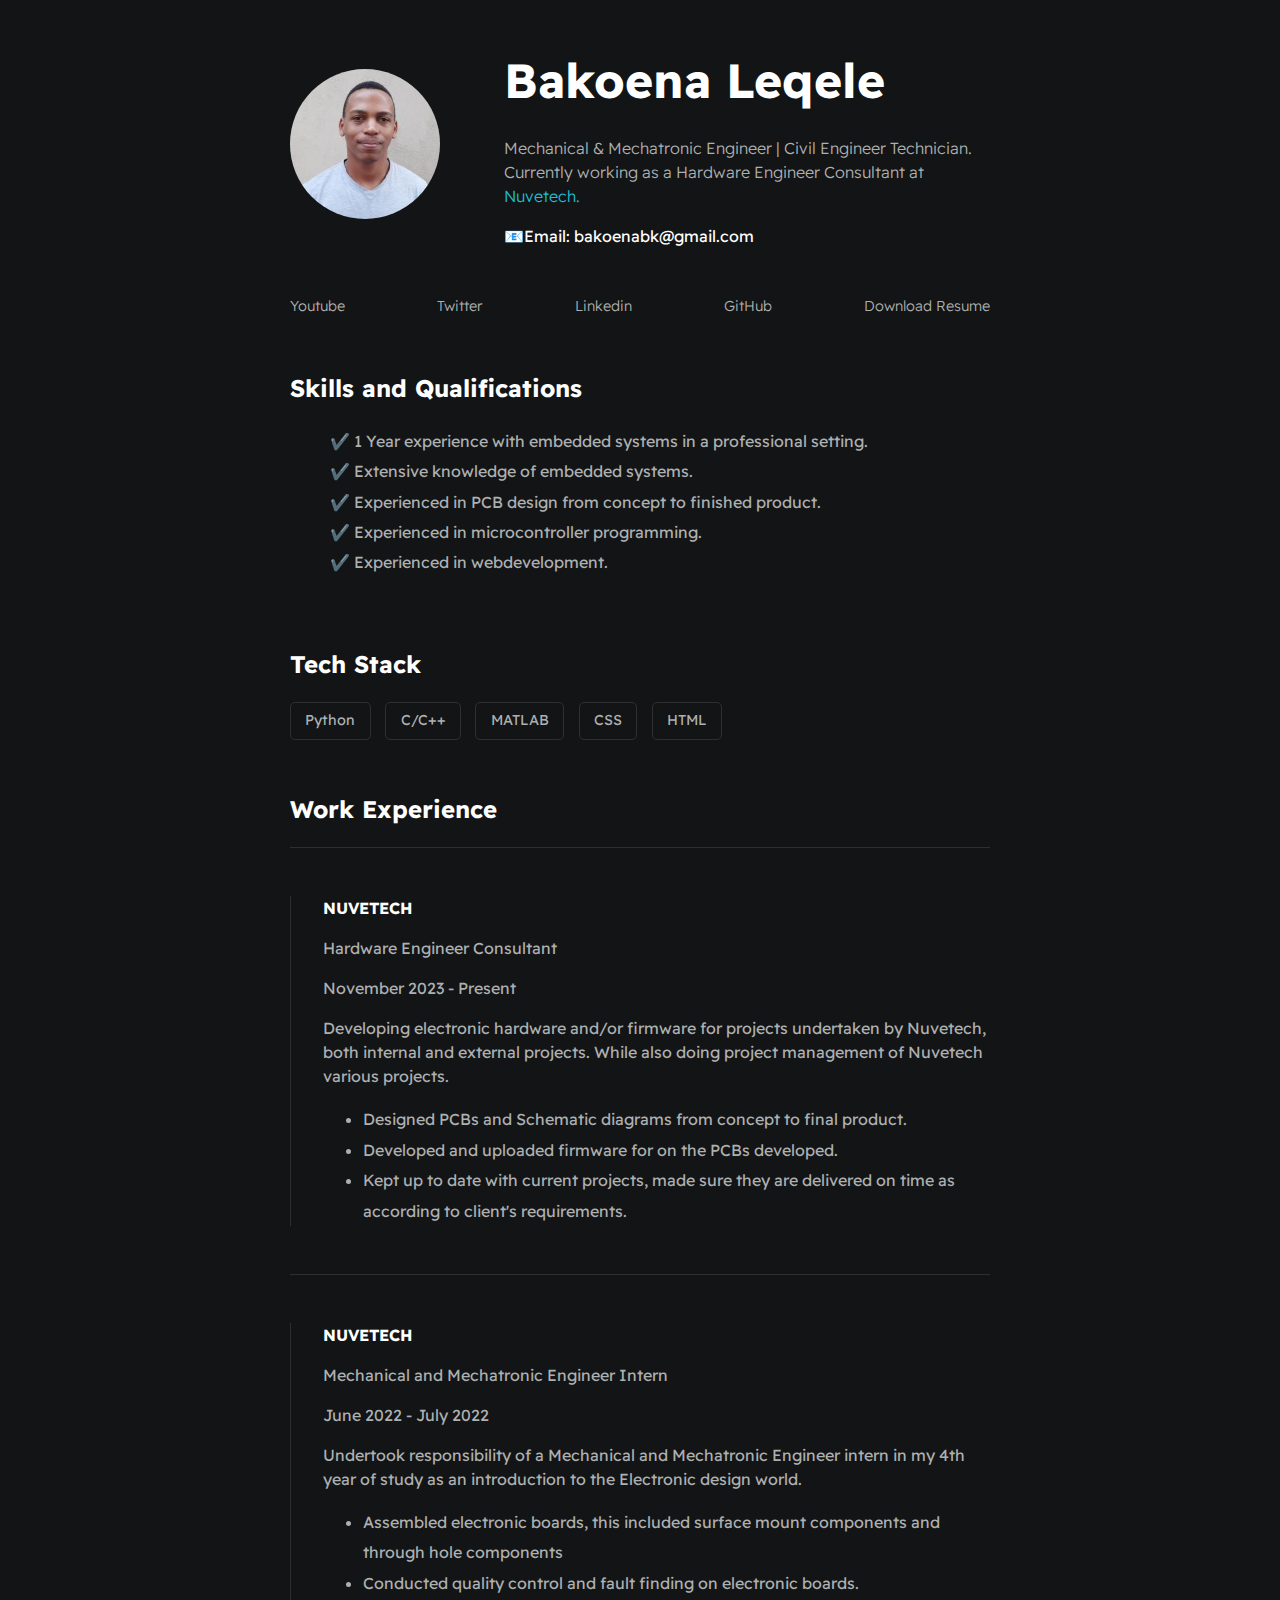
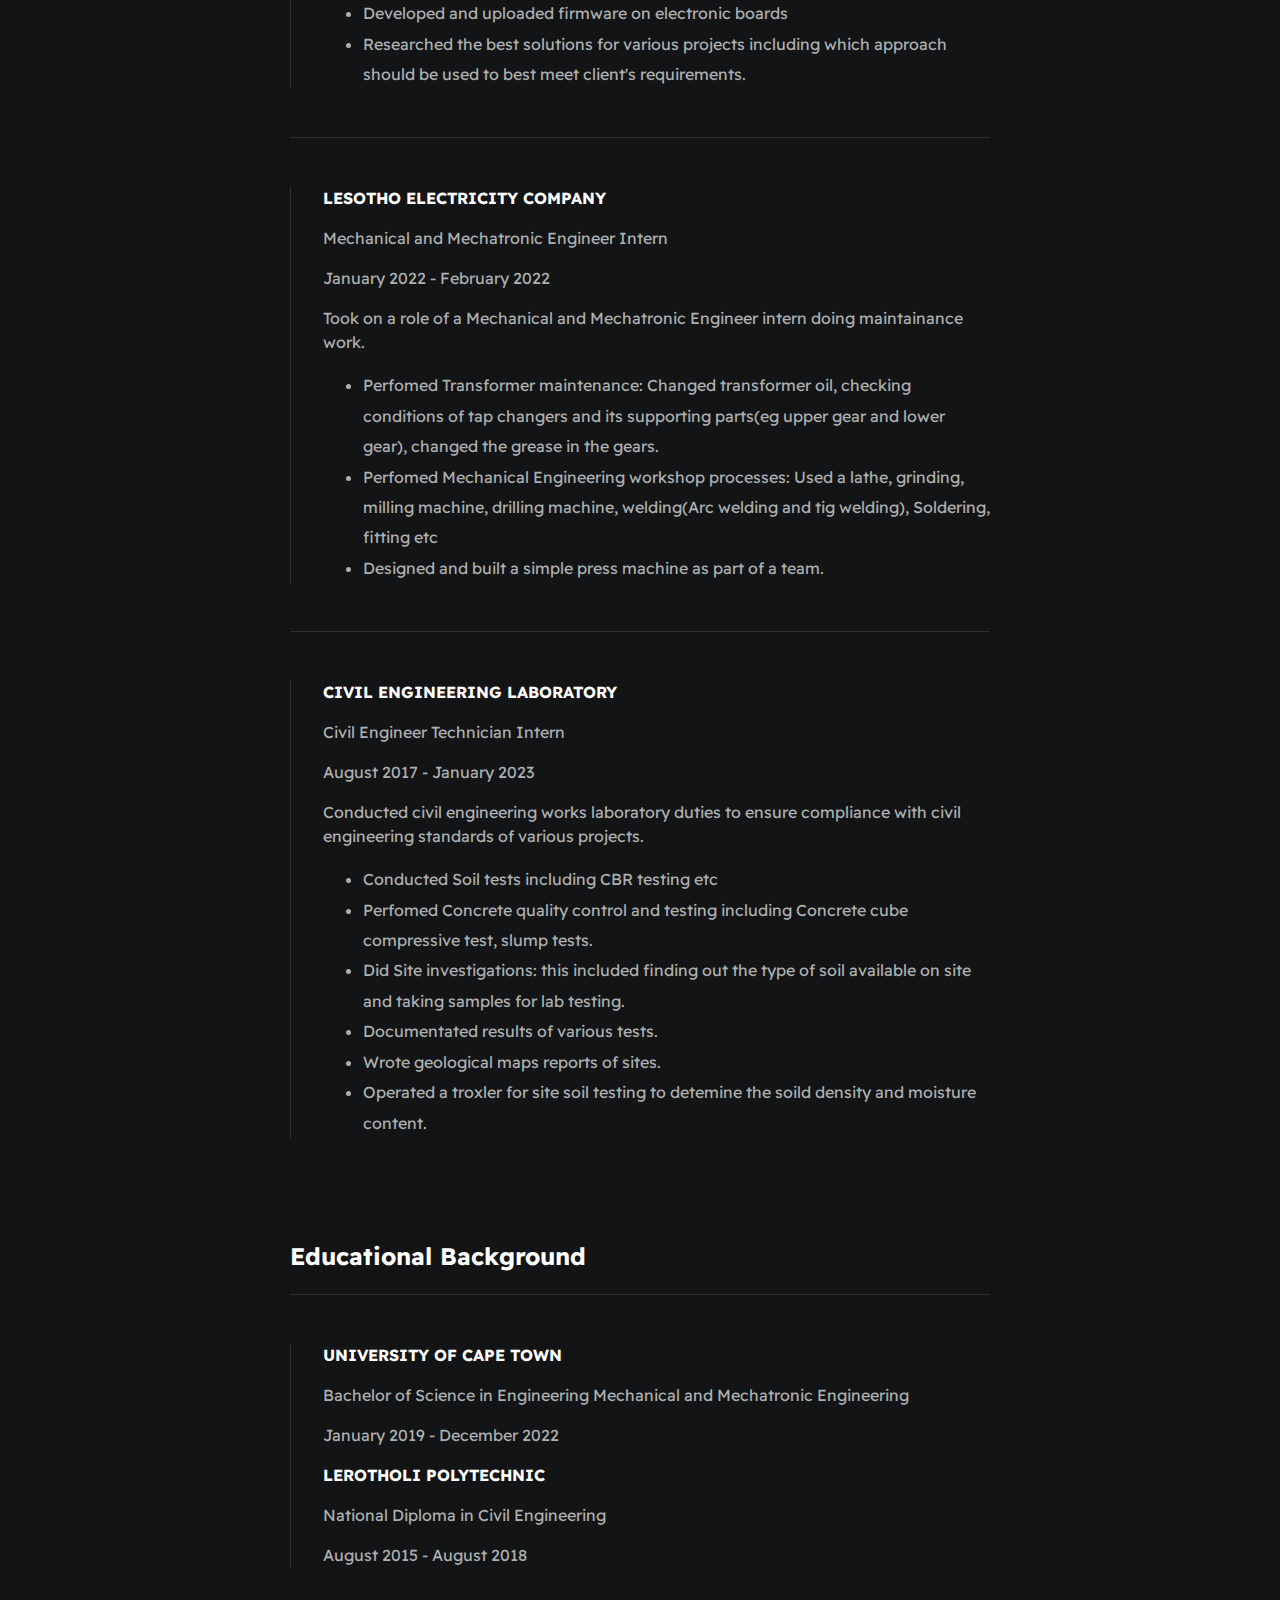
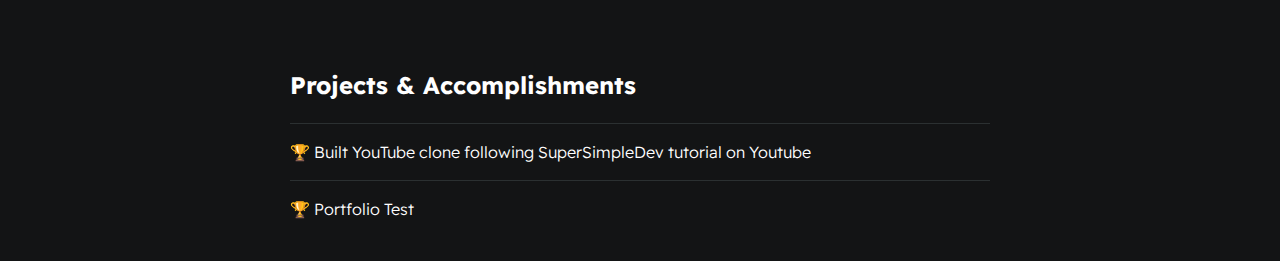
==== commit 1d4a7f37: "Removed progressive design stuff" ====
--- a/index.html
+++ b/index.html
@@ -167,9 +167,7 @@
             </div>
 
             
-            <div class="card--project">
-                <a href="Progressive_Design_Studio_3/Home.html"><span>🏆 </span>Progressive design</a>
-            </div>
+            
         <!--
             <div class="card--project">
                 <a href="project1.html"><span>🏆 </span>Built a Laboratory management system for forensics lab</a>
